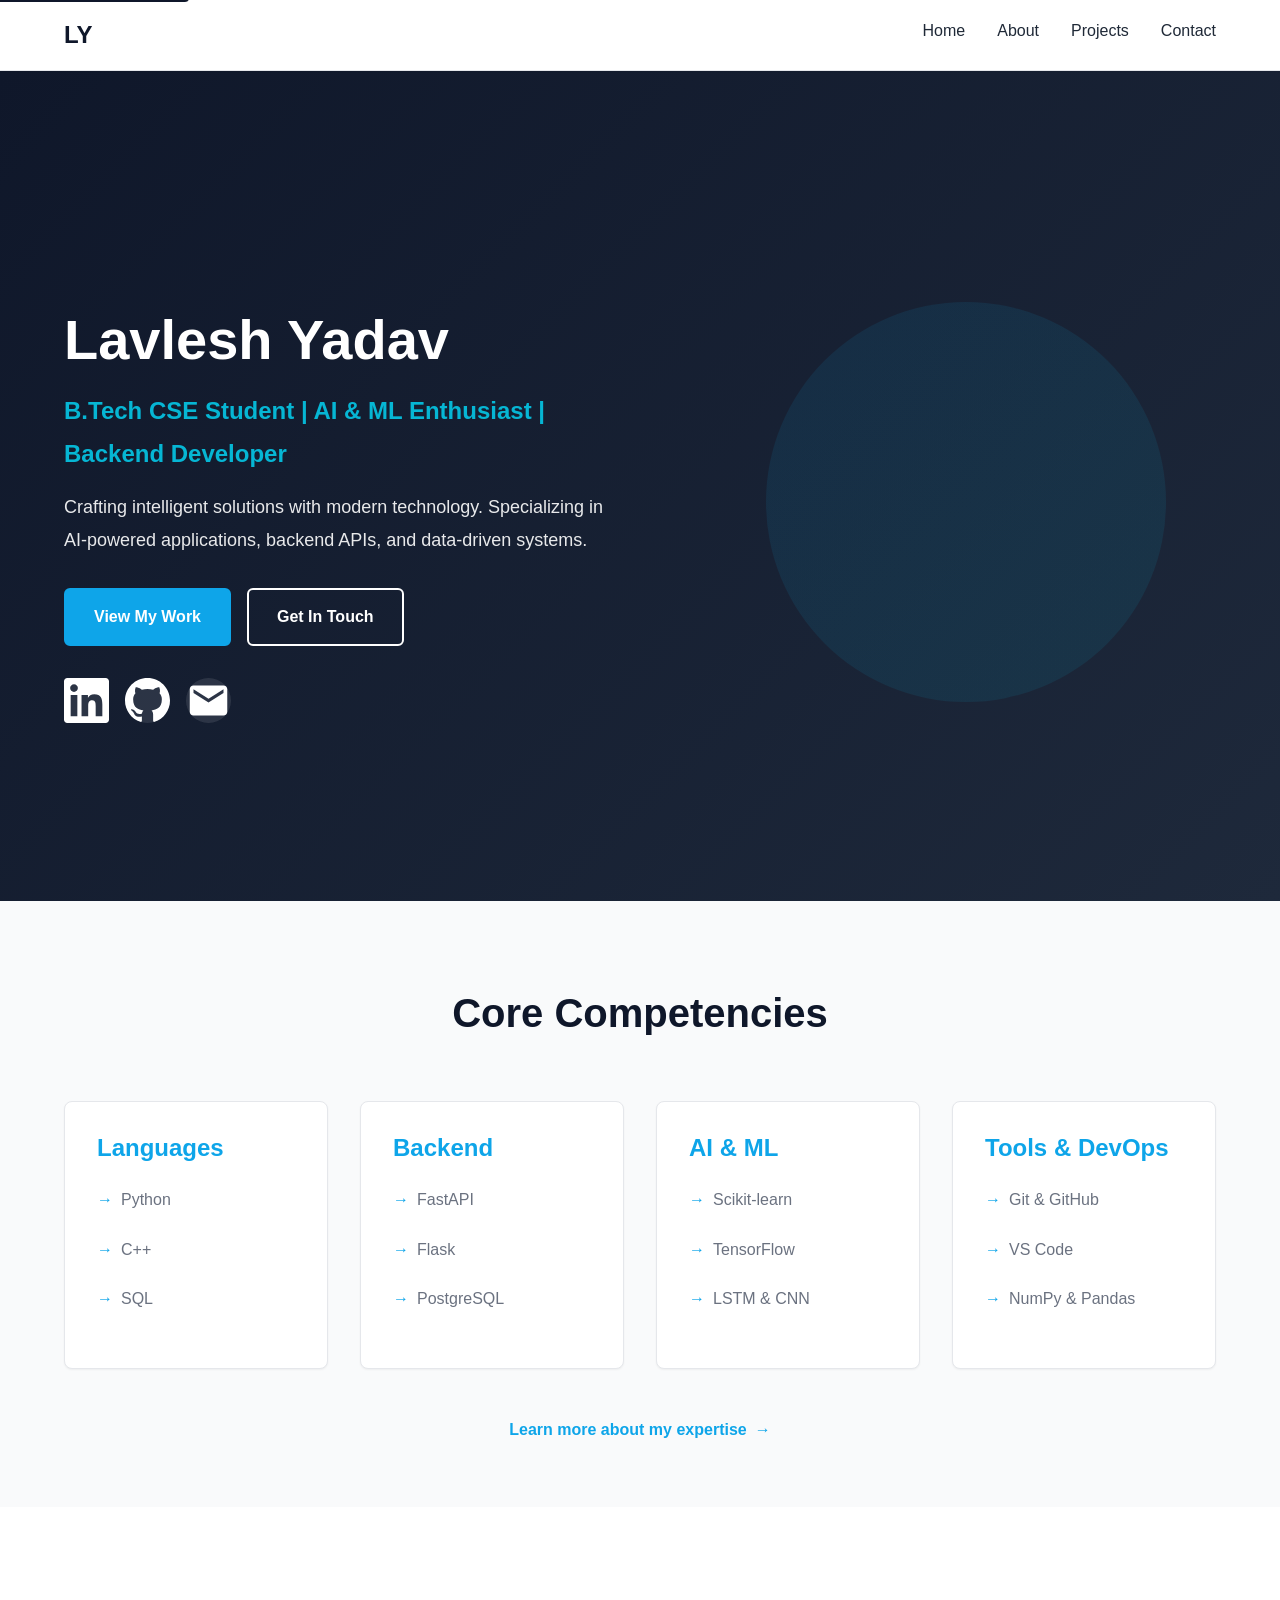
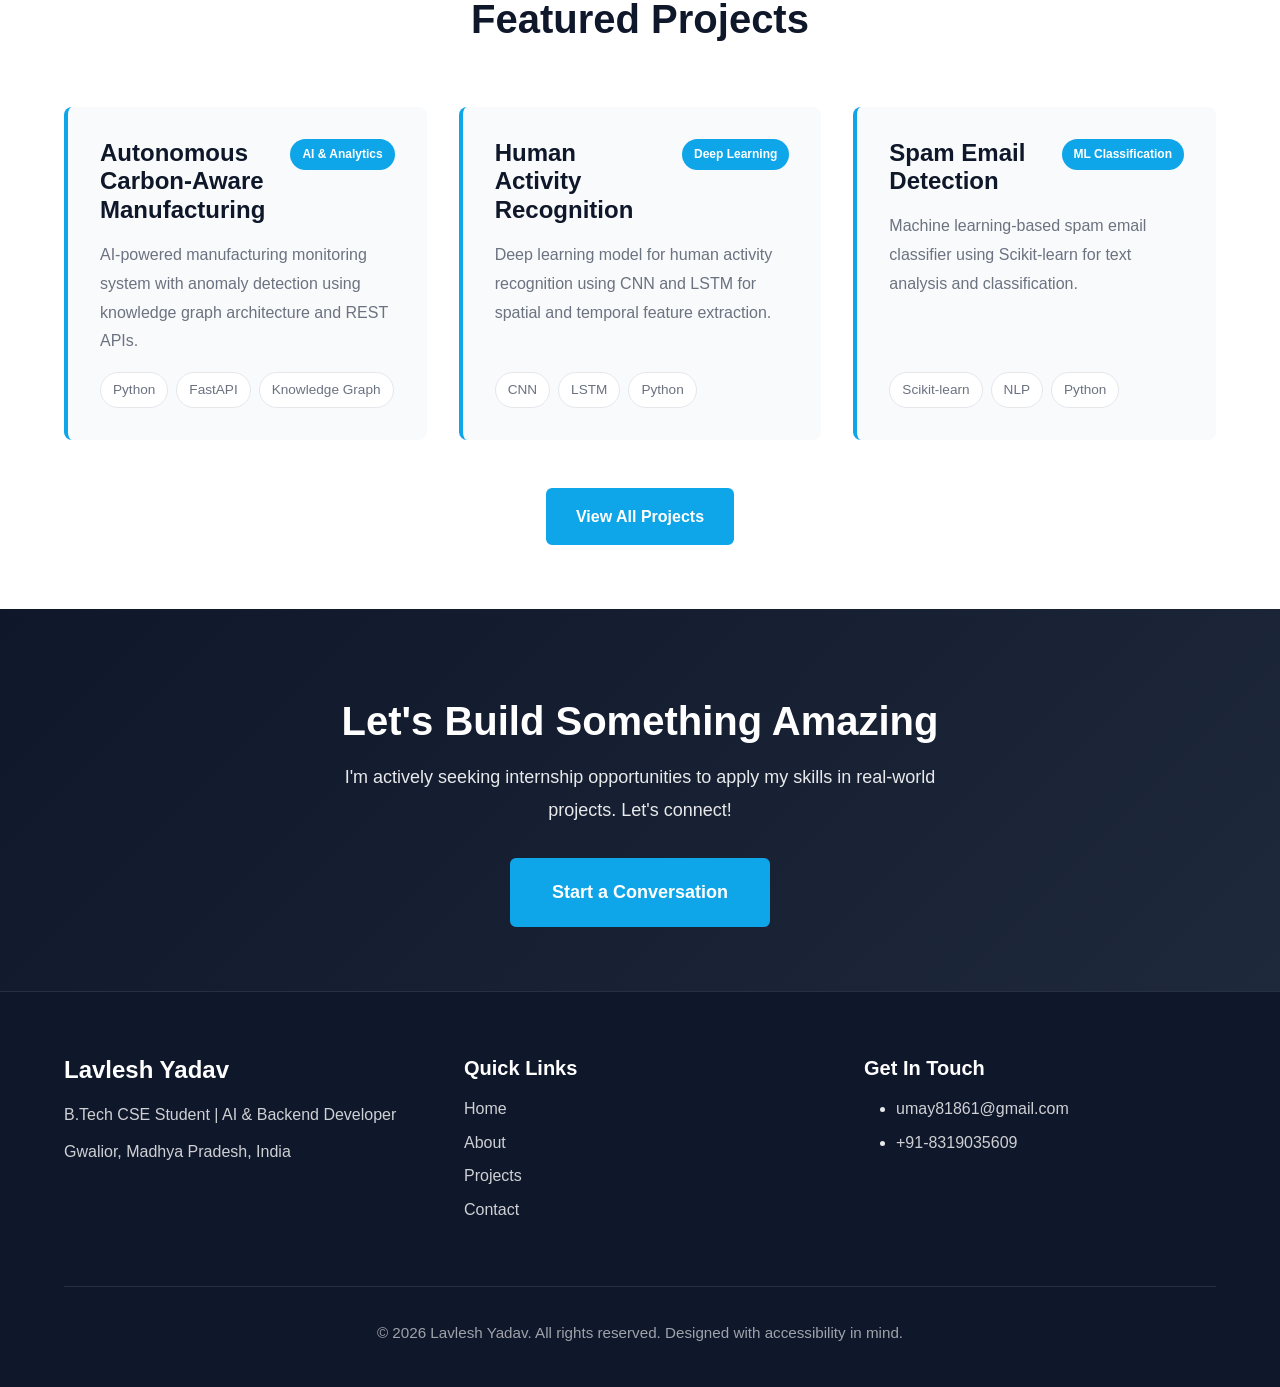
==== index.html @ 06bfaec7 "portfolio completed" ====
<!DOCTYPE html>
<html lang="en">
<head>
    <meta charset="UTF-8">
    <meta name="viewport" content="width=device-width, initial-scale=1.0">
    <meta name="description" content="Lavlesh Yadav - B.Tech CSE Student specializing in AI, ML, Backend Development, and Data Analytics. Explore my portfolio of projects and technical skills.">
    <meta name="keywords" content="Lavlesh Yadav, portfolio, AI, Machine Learning, Backend Development, FastAPI, Python">
    <meta name="author" content="Lavlesh Yadav">
    <meta name="theme-color" content="#0f172a">
    <meta property="og:title" content="Lavlesh Yadav - Portfolio">
    <meta property="og:description" content="B.Tech CSE Student | AI & ML Enthusiast | Backend Developer">
    <meta property="og:type" content="website">
    <title>Lavlesh Yadav - Portfolio | AI & Backend Developer</title>
    <link rel="stylesheet" href="style.css">
    <link rel="icon" type="image/svg+xml" href="data:image/svg+xml,%3Csvg xmlns='http://www.w3.org/2000/svg' viewBox='0 0 100 100'%3E%3Ctext y='75' font-size='75' fill='%230f172a'%3E💻%3C/text%3E%3C/svg%3E">
</head>
<body>
    <!-- Skip to main content link -->
    <a href="#main-content" class="skip-link">Skip to main content</a>

    <!-- Navigation Header -->
    <header class="header" role="banner">
        <nav class="navbar" role="navigation" aria-label="Main navigation">
            <div class="container nav-container">
                <a href="index.html" class="logo" aria-current="page">LY</a>
                <button class="menu-toggle" id="menuToggle" aria-label="Toggle navigation menu" aria-expanded="false" aria-controls="navMenu">
                    <span></span>
                    <span></span>
                    <span></span>
                </button>
                <ul id="navMenu" class="nav-menu" role="menubar">
                    <li role="none"><a href="index.html" class="nav-link active" role="menuitem" aria-current="page">Home</a></li>
                    <li role="none"><a href="about.html" class="nav-link" role="menuitem">About</a></li>
                    <li role="none"><a href="projects.html" class="nav-link" role="menuitem">Projects</a></li>
                    <li role="none"><a href="contact.html" class="nav-link" role="menuitem">Contact</a></li>
                </ul>
            </div>
        </nav>
    </header>

    <!-- Main Content -->
    <main id="main-content" role="main">
        <!-- Hero Section -->
        <section class="hero" aria-labelledby="hero-title">
            <div class="container">
                <div class="hero-content">
                    <h1 id="hero-title" class="hero-title">Lavlesh Yadav</h1>
                    <p class="hero-subtitle">B.Tech CSE Student | AI & ML Enthusiast | Backend Developer</p>
                    <p class="hero-description">Crafting intelligent solutions with modern technology. Specializing in AI-powered applications, backend APIs, and data-driven systems.</p>
                    <div class="hero-cta">
                        <a href="projects.html" class="btn btn-primary" aria-label="View my projects">View My Work</a>
                        <a href="contact.html" class="btn btn-secondary" aria-label="Contact me">Get In Touch</a>
                    </div>
                    <div class="social-links" role="list" aria-label="Social media links">
                        <a href="https://linkedin.com/in/lavlesh-yadav-3a4aa4340" target="_blank" rel="noopener noreferrer" class="social-link" role="listitem" aria-label="LinkedIn profile">
                            <span class="sr-only">LinkedIn</span>
                            <svg viewBox="0 0 24 24" fill="currentColor">
                                <path d="M20.447 20.452h-3.554v-5.569c0-1.328-.027-3.037-1.852-3.037-1.853 0-2.136 1.445-2.136 2.939v5.667H9.351V9h3.414v1.561h.046c.477-.9 1.637-1.85 3.37-1.85 3.601 0 4.267 2.37 4.267 5.455v6.286zM5.337 7.433c-1.144 0-2.063-.926-2.063-2.065 0-1.138.92-2.063 2.063-2.063 1.14 0 2.064.925 2.064 2.063 0 1.139-.925 2.065-2.064 2.065zm1.782 13.019H3.555V9h3.564v11.452zM22.225 0H1.771C.792 0 0 .774 0 1.729v20.542C0 23.227.792 24 1.771 24h20.451C23.2 24 24 23.227 24 22.271V1.729C24 .774 23.2 0 22.225 0h.001z"/>
                            </svg>
                        </a>
                        <a href="https://github.com/lavleshydv" target="_blank" rel="noopener noreferrer" class="social-link" role="listitem" aria-label="GitHub profile">
                            <span class="sr-only">GitHub</span>
                            <svg viewBox="0 0 24 24" fill="currentColor">
                                <path d="M12 0c-6.626 0-12 5.373-12 12 0 5.302 3.438 9.8 8.207 11.387.599.111.793-.261.793-.577v-2.234c-3.338.726-4.033-1.416-4.033-1.416-.546-1.387-1.333-1.756-1.333-1.756-1.089-.745.083-.729.083-.729 1.205.084 1.839 1.237 1.839 1.237 1.07 1.834 2.807 1.304 3.492.997.107-.775.418-1.305.762-1.604-2.665-.305-5.467-1.334-5.467-5.931 0-1.311.469-2.381 1.236-3.221-.124-.303-.535-1.524.117-3.176 0 0 1.008-.322 3.301 1.23.957-.266 1.983-.399 3.003-.404 1.02.005 2.047.138 3.006.404 2.291-1.552 3.297-1.23 3.297-1.23.653 1.653.242 2.874.118 3.176.77.84 1.235 1.911 1.235 3.221 0 4.609-2.807 5.624-5.479 5.921.43.372.823 1.102.823 2.222v 3.293c0 .319.192.694.801.576 4.765-1.589 8.199-6.086 8.199-11.386 0-6.627-5.373-12-12-12z"/>
                            </svg>
                        </a>
                        <a href="mailto:umay81861@gmail.com" class="social-link" role="listitem" aria-label="Email me">
                            <span class="sr-only">Email</span>
                            <svg viewBox="0 0 24 24" fill="currentColor">
                                <path d="M20 4H4c-1.1 0-1.99.9-1.99 2L2 18c0 1.1.9 2 2 2h16c1.1 0 2-.9 2-2V6c0-1.1-.9-2-2-2zm0 4l-8 5-8-5V6l8 5 8-5v2z"/>
                            </svg>
                        </a>
                    </div>
                </div>
                <div class="hero-visual">
                    <div class="hero-shape"></div>
                </div>
            </div>
        </section>

        <!-- Skills Preview Section -->
        <section class="skills-preview" aria-labelledby="skills-title">
            <div class="container">
                <h2 id="skills-title" class="section-title">Core Competencies</h2>
                <div class="skills-grid">
                    <article class="skill-card">
                        <h3>Languages</h3>
                        <ul role="list" aria-label="Programming languages">
                            <li>Python</li>
                            <li>C++</li>
                            <li>SQL</li>
                        </ul>
                    </article>
                    <article class="skill-card">
                        <h3>Backend</h3>
                        <ul role="list" aria-label="Backend technologies">
                            <li>FastAPI</li>
                            <li>Flask</li>
                            <li>PostgreSQL</li>
                        </ul>
                    </article>
                    <article class="skill-card">
                        <h3>AI & ML</h3>
                        <ul role="list" aria-label="Machine learning tools">
                            <li>Scikit-learn</li>
                            <li>TensorFlow</li>
                            <li>LSTM & CNN</li>
                        </ul>
                    </article>
                    <article class="skill-card">
                        <h3>Tools & DevOps</h3>
                        <ul role="list" aria-label="Development tools">
                            <li>Git & GitHub</li>
                            <li>VS Code</li>
                            <li>NumPy & Pandas</li>
                        </ul>
                    </article>
                </div>
                <div class="section-cta">
                    <a href="about.html" class="link-arrow">Learn more about my expertise</a>
                </div>
            </div>
        </section>

        <!-- Featured Projects Section -->
        <section class="featured-projects" aria-labelledby="featured-title">
            <div class="container">
                <h2 id="featured-title" class="section-title">Featured Projects</h2>
                <div class="projects-grid">
                    <article class="project-card">
                        <div class="project-header">
                            <h3>Autonomous Carbon-Aware Manufacturing</h3>
                            <span class="badge">AI & Analytics</span>
                        </div>
                        <p>AI-powered manufacturing monitoring system with anomaly detection using knowledge graph architecture and REST APIs.</p>
                        <div class="tech-tags" role="list" aria-label="Technologies used">
                            <span role="listitem">Python</span>
                            <span role="listitem">FastAPI</span>
                            <span role="listitem">Knowledge Graph</span>
                        </div>
                    </article>
                    <article class="project-card">
                        <div class="project-header">
                            <h3>Human Activity Recognition</h3>
                            <span class="badge">Deep Learning</span>
                        </div>
                        <p>Deep learning model for human activity recognition using CNN and LSTM for spatial and temporal feature extraction.</p>
                        <div class="tech-tags" role="list" aria-label="Technologies used">
                            <span role="listitem">CNN</span>
                            <span role="listitem">LSTM</span>
                            <span role="listitem">Python</span>
                        </div>
                    </article>
                    <article class="project-card">
                        <div class="project-header">
                            <h3>Spam Email Detection</h3>
                            <span class="badge">ML Classification</span>
                        </div>
                        <p>Machine learning-based spam email classifier using Scikit-learn for text analysis and classification.</p>
                        <div class="tech-tags" role="list" aria-label="Technologies used">
                            <span role="listitem">Scikit-learn</span>
                            <span role="listitem">NLP</span>
                            <span role="listitem">Python</span>
                        </div>
                    </article>
                </div>
                <div class="section-cta">
                    <a href="projects.html" class="btn btn-primary">View All Projects</a>
                </div>
            </div>
        </section>

        <!-- CTA Section -->
        <section class="cta-section" aria-labelledby="cta-title">
            <div class="container">
                <h2 id="cta-title" class="cta-title">Let's Build Something Amazing</h2>
                <p class="cta-description">I'm actively seeking internship opportunities to apply my skills in real-world projects. Let's connect!</p>
                <a href="contact.html" class="btn btn-primary btn-large">Start a Conversation</a>
            </div>
        </section>
    </main>

    <!-- Footer -->
    <footer class="footer" role="contentinfo">
        <div class="container">
            <div class="footer-content">
                <section aria-labelledby="footer-about-title">
                    <h3 id="footer-about-title">Lavlesh Yadav</h3>
                    <p>B.Tech CSE Student | AI & Backend Developer</p>
                    <p>Gwalior, Madhya Pradesh, India</p>
                </section>
                <nav aria-label="Footer navigation">
                    <h4>Quick Links</h4>
                    <ul role="list">
                        <li><a href="index.html">Home</a></li>
                        <li><a href="about.html">About</a></li>
                        <li><a href="projects.html">Projects</a></li>
                        <li><a href="contact.html">Contact</a></li>
                    </ul>
                </nav>
                <section aria-labelledby="footer-contact-title">
                    <h4 id="footer-contact-title">Get In Touch</h4>
                    <ul role="list">
                        <li><a href="mailto:umay81861@gmail.com" aria-label="Email: umay81861@gmail.com">umay81861@gmail.com</a></li>
                        <li><a href="tel:+918319035609" aria-label="Phone: +91-8319035609">+91-8319035609</a></li>
                    </ul>
                </section>
            </div>
            <div class="footer-bottom">
                <p>&copy; <span id="current-year"></span> Lavlesh Yadav. All rights reserved. Designed with accessibility in mind.</p>
            </div>
        </div>
    </footer>

    <script src="script.js"></script>
</body>
</html>
---- style.css ----
/* ===== CSS Variables & Root ===== */
:root {
    --primary-color: #0f172a;
    --secondary-color: #0ea5e9;
    --accent-color: #06b6d4;
    --success-color: #10b981;
    --error-color: #ef4444;
    --warning-color: #f59e0b;
    
    --text-primary: #1f2937;
    --text-secondary: #6b7280;
    --text-light: #9ca3af;
    --bg-primary: #ffffff;
    --bg-secondary: #f9fafb;
    --bg-tertiary: #f3f4f6;
    --border-color: #e5e7eb;
    
    --shadow-sm: 0 1px 2px 0 rgba(0, 0, 0, 0.05);
    --shadow-md: 0 4px 6px -1px rgba(0, 0, 0, 0.1);
    --shadow-lg: 0 10px 15px -3px rgba(0, 0, 0, 0.1);
    --shadow-xl: 0 20px 25px -5px rgba(0, 0, 0, 0.1);
    
    --transition-fast: 150ms ease-in-out;
    --transition-normal: 300ms ease-in-out;
    --transition-slow: 500ms ease-in-out;
    
    --spacing-xs: 0.25rem;
    --spacing-sm: 0.5rem;
    --spacing-md: 1rem;
    --spacing-lg: 1.5rem;
    --spacing-xl: 2rem;
    --spacing-2xl: 3rem;
    --spacing-3xl: 4rem;
}

/* ===== Global Styles ===== */
* {
    margin: 0;
    padding: 0;
    box-sizing: border-box;
}

html {
    scroll-behavior: smooth;
    font-size: 16px;
}

body {
    font-family: -apple-system, BlinkMacSystemFont, 'Segoe UI', Roboto, Oxygen, Ubuntu, Cantarell, sans-serif;
    line-height: 1.6;
    color: var(--text-primary);
    background-color: var(--bg-primary);
    overflow-x: hidden;
}

/* ===== Accessibility ===== */
.sr-only {
    position: absolute;
    width: 1px;
    height: 1px;
    padding: 0;
    margin: -1px;
    overflow: hidden;
    clip: rect(0, 0, 0, 0);
    white-space: nowrap;
    border-width: 0;
}

.skip-link {
    position: absolute;
    top: -40px;
    left: 0;
    background: var(--primary-color);
    color: white;
    padding: 8px 16px;
    text-decoration: none;
    z-index: 100;
    border-radius: 0 0 4px 0;
    font-weight: 600;
}

.skip-link:focus {
    top: 0;
}

/* ===== Semantic Elements ===== */
h1, h2, h3, h4, h5, h6 {
    font-weight: 700;
    line-height: 1.2;
    margin-top: 1.5rem;
    margin-bottom: 0.75rem;
}

h1 {
    font-size: 2.5rem;
    color: var(--primary-color);
}

h2 {
    font-size: 2rem;
    color: var(--primary-color);
}

h3 {
    font-size: 1.5rem;
    color: var(--primary-color);
}

h4 {
    font-size: 1.25rem;
    color: var(--primary-color);
}

h5 {
    font-size: 1.125rem;
}

h6 {
    font-size: 1rem;
}

p {
    margin-bottom: var(--spacing-md);
    line-height: 1.8;
}

a {
    color: var(--secondary-color);
    text-decoration: none;
    transition: color var(--transition-fast);
}

a:hover {
    color: var(--accent-color);
    text-decoration: underline;
}

a:focus-visible {
    outline: 2px solid var(--secondary-color);
    outline-offset: 2px;
    border-radius: 2px;
}

ul, ol {
    margin-bottom: var(--spacing-md);
    padding-left: var(--spacing-xl);
}

li {
    margin-bottom: 0.5rem;
}

code {
    background-color: var(--bg-tertiary);
    padding: 0.125rem 0.5rem;
    border-radius: 4px;
    font-family: 'Courier New', monospace;
    font-size: 0.875rem;
}

pre {
    background-color: var(--primary-color);
    color: #f3f4f6;
    padding: var(--spacing-lg);
    border-radius: 8px;
    overflow-x: auto;
    margin-bottom: var(--spacing-lg);
}

blockquote {
    border-left: 4px solid var(--secondary-color);
    padding-left: var(--spacing-lg);
    margin-left: 0;
    margin-bottom: var(--spacing-lg);
    font-style: italic;
    color: var(--text-secondary);
}

/* ===== Layout & Container ===== */
.container {
    max-width: 1200px;
    margin: 0 auto;
    padding: 0 var(--spacing-lg);
}

/* ===== Navigation Header ===== */
.header {
    background-color: var(--bg-primary);
    border-bottom: 1px solid var(--border-color);
    position: sticky;
    top: 0;
    z-index: 50;
    box-shadow: var(--shadow-sm);
}

.navbar {
    padding: var(--spacing-md) 0;
}

.nav-container {
    display: flex;
    justify-content: space-between;
    align-items: center;
}

.logo {
    font-size: 1.5rem;
    font-weight: 800;
    color: var(--primary-color);
    display: inline-block;
    transition: color var(--transition-fast);
}

.logo:hover {
    color: var(--secondary-color);
}

.nav-menu {
    display: flex;
    list-style: none;
    gap: var(--spacing-xl);
    margin: 0;
    padding: 0;
}

.nav-link {
    color: var(--text-primary);
    font-weight: 500;
    transition: color var(--transition-fast);
    position: relative;
}

.nav-link::after {
    content: '';
    position: absolute;
    bottom: -5px;
    left: 0;
    width: 0;
    height: 2px;
    background-color: var(--secondary-color);
    transition: width var(--transition-fast);
}

.nav-link:hover::after,
.nav-link.active::after {
    width: 100%;
}

.nav-link.active {
    color: var(--secondary-color);
}

.menu-toggle {
    display: none;
    flex-direction: column;
    background: none;
    border: none;
    cursor: pointer;
    gap: 4px;
}

.menu-toggle span {
    width: 25px;
    height: 3px;
    background-color: var(--primary-color);
    border-radius: 2px;
    transition: all var(--transition-fast);
}

/* ===== Hero Section ===== */
.hero {
    background: linear-gradient(135deg, var(--primary-color) 0%, #1e293b 100%);
    color: white;
    padding: 6rem var(--spacing-lg) 4rem;
    min-height: calc(100vh - 70px);
    display: flex;
    align-items: center;
}

.hero .container {
    display: grid;
    grid-template-columns: 1fr 1fr;
    gap: 4rem;
    align-items: center;
}

.hero-content {
    z-index: 1;
}

.hero-title {
    color: white;
    font-size: 3.5rem;
    margin-bottom: var(--spacing-md);
    animation: fadeInUp 0.8s ease-out;
}

.hero-subtitle {
    color: var(--accent-color);
    font-size: 1.5rem;
    font-weight: 600;
    margin-bottom: var(--spacing-md);
    animation: fadeInUp 0.8s ease-out 0.1s both;
}

.hero-description {
    font-size: 1.125rem;
    color: rgba(255, 255, 255, 0.9);
    margin-bottom: var(--spacing-xl);
    line-height: 1.8;
    animation: fadeInUp 0.8s ease-out 0.2s both;
}

.hero-cta {
    display: flex;
    gap: var(--spacing-md);
    margin-bottom: var(--spacing-xl);
    animation: fadeInUp 0.8s ease-out 0.3s both;
    flex-wrap: wrap;
}

.social-links {
    display: flex;
    gap: var(--spacing-md);
    animation: fadeInUp 0.8s ease-out 0.4s both;
}

.social-link {
    width: 45px;
    height: 45px;
    display: flex;
    align-items: center;
    justify-content: center;
    background-color: rgba(255, 255, 255, 0.1);
    border-radius: 50%;
    color: white;
    transition: all var(--transition-fast);
}

.social-link:hover {
    background-color: var(--secondary-color);
    transform: translateY(-3px);
}

.hero-shape {
    position: absolute;
    width: 400px;
    height: 400px;
    background: linear-gradient(135deg, var(--secondary-color), var(--accent-color));
    border-radius: 50%;
    right: 50px;
    top: 50%;
    transform: translateY(-50%);
    opacity: 0.1;
    animation: float 6s ease-in-out infinite;
}

@keyframes fadeInUp {
    from {
        opacity: 0;
        transform: translateY(30px);
    }
    to {
        opacity: 1;
        transform: translateY(0);
    }
}

@keyframes float {
    0%, 100% {
        transform: translateY(-50%);
    }
    50% {
        transform: translateY(-60px);
    }
}

.hero-visual {
    position: relative;
    height: 400px;
}

/* ===== Buttons ===== */
.btn {
    display: inline-flex;
    align-items: center;
    justify-content: center;
    padding: 0.875rem 1.75rem;
    font-size: 1rem;
    font-weight: 600;
    border-radius: 6px;
    border: 2px solid transparent;
    cursor: pointer;
    transition: all var(--transition-fast);
    text-decoration: none;
    white-space: nowrap;
}

.btn:focus-visible {
    outline: 2px solid var(--secondary-color);
    outline-offset: 2px;
}

.btn-primary {
    background-color: var(--secondary-color);
    color: white;
    border-color: var(--secondary-color);
}

.btn-primary:hover {
    background-color: var(--accent-color);
    border-color: var(--accent-color);
    transform: translateY(-2px);
    box-shadow: var(--shadow-lg);
}

.btn-secondary {
    background-color: transparent;
    color: white;
    border-color: white;
}

.btn-secondary:hover {
    background-color: white;
    color: var(--primary-color);
}

.btn-large {
    padding: 1.125rem 2.5rem;
    font-size: 1.125rem;
}

/* ===== Skills Preview Section ===== */
.skills-preview {
    padding: var(--spacing-3xl) var(--spacing-lg);
    background-color: var(--bg-secondary);
}

.section-title {
    text-align: center;
    margin-bottom: var(--spacing-3xl);
    font-size: 2.5rem;
}

.section-description {
    text-align: center;
    font-size: 1.125rem;
    color: var(--text-secondary);
    margin-bottom: var(--spacing-2xl);
    max-width: 600px;
    margin-left: auto;
    margin-right: auto;
}

.skills-grid {
    display: grid;
    grid-template-columns: repeat(auto-fit, minmax(250px, 1fr));
    gap: var(--spacing-xl);
    margin-bottom: var(--spacing-2xl);
}

.skill-card {
    background-color: var(--bg-primary);
    padding: var(--spacing-xl);
    border-radius: 8px;
    border: 1px solid var(--border-color);
    transition: all var(--transition-normal);
    box-shadow: var(--shadow-sm);
}

.skill-card:hover {
    transform: translateY(-4px);
    box-shadow: var(--shadow-lg);
    border-color: var(--secondary-color);
}

.skill-card h3 {
    margin-top: 0;
    color: var(--secondary-color);
    margin-bottom: var(--spacing-md);
}

.skill-card ul {
    list-style: none;
    padding: 0;
}

.skill-card li {
    padding: 0.5rem 0;
    color: var(--text-secondary);
    position: relative;
    padding-left: 1.5rem;
}

.skill-card li::before {
    content: '→';
    position: absolute;
    left: 0;
    color: var(--secondary-color);
    font-weight: bold;
}

.section-cta {
    text-align: center;
}

.link-arrow {
    color: var(--secondary-color);
    font-weight: 600;
    display: inline-flex;
    align-items: center;
    gap: 0.5rem;
}

.link-arrow::after {
    content: '→';
    transition: transform var(--transition-fast);
}

.link-arrow:hover::after {
    transform: translateX(4px);
}

/* ===== Featured Projects Section ===== */
.featured-projects {
    padding: var(--spacing-3xl) var(--spacing-lg);
    background-color: var(--bg-primary);
}

.projects-grid {
    display: grid;
    grid-template-columns: repeat(auto-fit, minmax(300px, 1fr));
    gap: var(--spacing-xl);
    margin-bottom: var(--spacing-2xl);
}

.project-card {
    background-color: var(--bg-secondary);
    padding: var(--spacing-xl);
    border-radius: 8px;
    border-left: 4px solid var(--secondary-color);
    transition: all var(--transition-normal);
    display: flex;
    flex-direction: column;
}

.project-card:hover {
    transform: translateX(4px);
    box-shadow: var(--shadow-lg);
}

.project-header {
    display: flex;
    justify-content: space-between;
    align-items: flex-start;
    gap: var(--spacing-md);
    margin-bottom: var(--spacing-md);
}

.project-header h3 {
    margin: 0;
    flex: 1;
}

.badge {
    display: inline-block;
    padding: 0.375rem 0.75rem;
    background-color: var(--secondary-color);
    color: white;
    border-radius: 20px;
    font-size: 0.75rem;
    font-weight: 600;
    white-space: nowrap;
}

.project-card p {
    flex: 1;
    color: var(--text-secondary);
    margin-bottom: var(--spacing-md);
}

.tech-tags {
    display: flex;
    flex-wrap: wrap;
    gap: 0.5rem;
}

.tech-tags span {
    display: inline-block;
    padding: 0.375rem 0.75rem;
    background-color: var(--bg-primary);
    border: 1px solid var(--border-color);
    border-radius: 20px;
    font-size: 0.85rem;
    color: var(--text-secondary);
}

/* ===== Page Header ===== */
.page-header {
    background: linear-gradient(135deg, var(--primary-color) 0%, #1e293b 100%);
    color: white;
    padding: 4rem var(--spacing-lg) 3rem;
    text-align: center;
    border-bottom: 1px solid var(--border-color);
}

.page-header h1 {
    color: white;
    margin-bottom: var(--spacing-md);
}

.page-subtitle {
    color: var(--accent-color);
    font-size: 1.25rem;
    margin: 0;
}

/* ===== About Section ===== */
.about-section {
    padding: var(--spacing-3xl) var(--spacing-lg);
}

.about-grid {
    display: grid;
    grid-template-columns: 1fr 300px;
    gap: 3rem;
}

.about-text p {
    font-size: 1.05rem;
    line-height: 1.9;
    color: var(--text-secondary);
}

.about-stats {
    display: flex;
    flex-direction: column;
    gap: var(--spacing-lg);
}

.stat-card {
    background: linear-gradient(135deg, var(--secondary-color), var(--accent-color));
    color: white;
    padding: var(--spacing-xl);
    border-radius: 8px;
    text-align: center;
    box-shadow: var(--shadow-md);
}

.stat-number {
    font-size: 2.5rem;
    font-weight: 800;
    margin-bottom: 0.5rem;
}

.stat-label {
    font-size: 0.95rem;
    opacity: 0.95;
}

/* ===== Education Section ===== */
.education-section {
    padding: var(--spacing-3xl) var(--spacing-lg);
    background-color: var(--bg-secondary);
}

.education-card {
    background-color: var(--bg-primary);
    padding: var(--spacing-2xl);
    border-radius: 8px;
    border-left: 4px solid var(--secondary-color);
    box-shadow: var(--shadow-md);
}

.education-header {
    display: flex;
    justify-content: space-between;
    align-items: flex-start;
    gap: var(--spacing-lg);
    margin-bottom: var(--spacing-md);
}

.education-header h3 {
    margin: 0;
    flex: 1;
}

.education-year {
    background-color: var(--secondary-color);
    color: white;
    padding: 0.375rem 0.75rem;
    border-radius: 20px;
    font-size: 0.875rem;
    font-weight: 600;
    white-space: nowrap;
}

.education-major {
    color: var(--secondary-color);
    font-weight: 600;
    margin-bottom: 0.5rem;
}

.education-institution {
    color: var(--text-secondary);
    margin-bottom: var(--spacing-md);
}

.education-description {
    color: var(--text-secondary);
    line-height: 1.8;
}

/* ===== Skills Section ===== */
.skills-section {
    padding: var(--spacing-3xl) var(--spacing-lg);
    background-color: var(--bg-primary);
}

.skills-container {
    display: grid;
    grid-template-columns: repeat(auto-fit, minmax(280px, 1fr));
    gap: var(--spacing-2xl);
}

.skill-category h3 {
    margin-top: 0;
    color: var(--secondary-color);
    margin-bottom: var(--spacing-lg);
}

.skill-list {
    list-style: none;
    padding: 0;
}

.skill-list li {
    margin-bottom: var(--spacing-lg);
}

.skill-name {
    display: flex;
    justify-content: space-between;
    font-weight: 600;
    margin-bottom: 0.5rem;
    color: var(--text-primary);
}

.skill-bar {
    height: 6px;
    background-color: var(--bg-tertiary);
    border-radius: 3px;
    overflow: hidden;
}

.skill-bar::after {
    content: '';
    display: block;
    height: 100%;
    width: var(--progress, 0%);
    background: linear-gradient(90deg, var(--secondary-color), var(--accent-color));
    border-radius: 3px;
    transition: width var(--transition-slow);
}

/* ===== Certifications Section ===== */
.certifications-section {
    padding: var(--spacing-3xl) var(--spacing-lg);
    background-color: var(--bg-secondary);
}

.certifications-list {
    list-style: none;
    padding: 0;
}

.certification-item {
    background-color: var(--bg-primary);
    padding: var(--spacing-lg);
    border-radius: 8px;
    margin-bottom: var(--spacing-lg);
    display: flex;
    gap: var(--spacing-lg);
    align-items: flex-start;
    border: 1px solid var(--border-color);
    transition: all var(--transition-normal);
}

.certification-item:hover {
    border-color: var(--secondary-color);
    box-shadow: var(--shadow-md);
}

.cert-icon {
    font-size: 1.75rem;
}

.cert-issuer {
    color: var(--text-secondary);
    font-size: 0.95rem;
    margin: 0;
}

/* ===== Projects Detailed Section ===== */
.projects-section {
    padding: var(--spacing-3xl) var(--spacing-lg);
    background-color: var(--bg-secondary);
}

.projects-detailed-grid {
    display: grid;
    gap: var(--spacing-2xl);
}

.project-detailed {
    background-color: var(--bg-primary);
    padding: var(--spacing-2xl);
    border-radius: 8px;
    border-left: 4px solid var(--secondary-color);
    box-shadow: var(--shadow-md);
    display: grid;
    grid-template-columns: 1fr 200px;
    gap: 2rem;
}

.project-detailed:hover {
    box-shadow: var(--shadow-lg);
    border-left-color: var(--accent-color);
}

.project-badge {
    display: inline-block;
    padding: 0.375rem 0.75rem;
    background-color: var(--accent-color);
    color: white;
    border-radius: 20px;
    font-size: 0.75rem;
    font-weight: 600;
    margin-bottom: var(--spacing-md);
    width: fit-content;
}

.project-detailed h3 {
    margin-top: 0;
    margin-bottom: 0.5rem;
}

.project-subtitle {
    color: var(--secondary-color);
    font-weight: 600;
    margin-bottom: var(--spacing-md);
}

.project-description {
    color: var(--text-secondary);
    line-height: 1.8;
    margin-bottom: var(--spacing-lg);
}

.subsection-title {
    color: var(--primary-color);
    margin-top: var(--spacing-lg);
    margin-bottom: 0.75rem;
    font-size: 1.1rem;
}

.feature-list {
    list-style: none;
    padding: 0;
}

.feature-list li {
    padding: 0.5rem 0;
    color: var(--text-secondary);
    position: relative;
    padding-left: 1.5rem;
}

.feature-list li::before {
    content: '✓';
    position: absolute;
    left: 0;
    color: var(--success-color);
    font-weight: bold;
}

.project-meta {
    display: flex;
    flex-direction: column;
    gap: var(--spacing-lg);
}

.meta-item {
    display: flex;
    flex-direction: column;
    gap: 0.25rem;
}

.meta-label {
    font-size: 0.875rem;
    color: var(--text-light);
    font-weight: 600;
    text-transform: uppercase;
}

.meta-value {
    font-size: 1rem;
    color: var(--text-primary);
    font-weight: 500;
}

/* ===== Skills Applied Section ===== */
.skills-applied-section {
    padding: var(--spacing-3xl) var(--spacing-lg);
    background-color: var(--bg-primary);
}

.skills-applied-grid {
    display: grid;
    grid-template-columns: repeat(auto-fit, minmax(250px, 1fr));
    gap: var(--spacing-xl);
}

.skill-domain {
    background: linear-gradient(135deg, rgba(14, 165, 233, 0.05), rgba(6, 182, 212, 0.05));
    padding: var(--spacing-xl);
    border-radius: 8px;
    border: 1px solid var(--border-color);
    transition: all var(--transition-normal);
}

.skill-domain:hover {
    border-color: var(--secondary-color);
    background: linear-gradient(135deg, rgba(14, 165, 233, 0.1), rgba(6, 182, 212, 0.1));
}

.skill-domain h3 {
    color: var(--secondary-color);
    margin-top: 0;
}

.skill-domain p {
    color: var(--text-secondary);
    margin-bottom: 0;
}

/* ===== Contact Section ===== */
.contact-section {
    padding: var(--spacing-3xl) var(--spacing-lg);
    background-color: var(--bg-primary);
}

.contact-grid {
    display: grid;
    grid-template-columns: 1fr 1fr;
    gap: 3rem;
}

.contact-info h2 {
    margin-top: 0;
    color: var(--primary-color);
    margin-bottom: var(--spacing-lg);
}

.contact-info > p {
    color: var(--text-secondary);
    font-size: 1.05rem;
    line-height: 1.8;
    margin-bottom: var(--spacing-xl);
}

.contact-card {
    background-color: var(--bg-secondary);
    padding: var(--spacing-lg);
    border-radius: 8px;
    margin-bottom: var(--spacing-lg);
    border: 1px solid var(--border-color);
    transition: all var(--transition-normal);
}

.contact-card:hover {
    border-color: var(--secondary-color);
    box-shadow: var(--shadow-md);
}

.contact-card h3 {
    margin-top: 0;
    margin-bottom: 0.75rem;
    color: var(--secondary-color);
}

.contact-link {
    display: flex;
    align-items: center;
    gap: 0.75rem;
    font-weight: 600;
    color: var(--primary-color);
    transition: color var(--transition-fast);
}

.contact-link:hover {
    color: var(--secondary-color);
}

.contact-icon {
    font-size: 1.5rem;
}

.contact-note {
    font-size: 0.9rem;
    color: var(--text-light);
    margin: 0.5rem 0 0 0;
}

.contact-info-text {
    display: flex;
    align-items: center;
    gap: 0.75rem;
    color: var(--text-primary);
}

.contact-social {
    gap: 0.75rem;
}

.contact-social .social-link {
    width: 40px;
    height: 40px;
    background-color: var(--secondary-color);
    color: white;
}

.contact-social .social-link:hover {
    background-color: var(--accent-color);
}

/* ===== Contact Form ===== */
.contact-form-section {
    background-color: var(--bg-secondary);
    padding: var(--spacing-2xl);
    border-radius: 8px;
    border: 1px solid var(--border-color);
}

.contact-form-section h2 {
    margin-top: 0;
}

.form-group {
    margin-bottom: var(--spacing-lg);
    display: flex;
    flex-direction: column;
}

.form-label {
    font-weight: 600;
    margin-bottom: 0.5rem;
    color: var(--text-primary);
}

.form-label span {
    color: var(--error-color);
}

.form-input,
.form-textarea {
    padding: 0.875rem;
    border: 1px solid var(--border-color);
    border-radius: 6px;
    font-size: 1rem;
    font-family: inherit;
    transition: all var(--transition-fast);
}

.form-input:focus,
.form-textarea:focus {
    outline: none;
    border-color: var(--secondary-color);
    box-shadow: 0 0 0 3px rgba(14, 165, 233, 0.1);
}

.form-input::placeholder,
.form-textarea::placeholder {
    color: var(--text-light);
}

.form-textarea {
    resize: vertical;
    font-family: inherit;
}

.form-checkbox {
    flex-direction: row;
    align-items: flex-start;
}

.form-checkbox input {
    width: 20px;
    height: 20px;
    margin-top: 3px;
    margin-right: var(--spacing-md);
    cursor: pointer;
    accent-color: var(--secondary-color);
}

.checkbox-label {
    flex: 1;
    cursor: pointer;
}

.form-help {
    font-size: 0.875rem;
    color: var(--error-color);
    margin-top: 0.25rem;
    display: none;
}

.form-help.show {
    display: block;
}

.form-status {
    padding: var(--spacing-md);
    border-radius: 6px;
    margin-bottom: var(--spacing-lg);
    display: none;
    text-align: center;
}

.form-status.show {
    display: block;
}

.form-status.success {
    background-color: rgba(16, 185, 129, 0.1);
    color: var(--success-color);
    border: 1px solid var(--success-color);
}

.form-status.error {
    background-color: rgba(239, 68, 68, 0.1);
    color: var(--error-color);
    border: 1px solid var(--error-color);
}

.form-note {
    font-size: 0.9rem;
    color: var(--text-light);
    text-align: center;
    margin-top: var(--spacing-lg);
}

/* ===== FAQ Section ===== */
.faq-section {
    padding: var(--spacing-3xl) var(--spacing-lg);
    background-color: var(--bg-secondary);
}

.faq-grid {
    display: grid;
    gap: var(--spacing-lg);
}

.faq-item {
    background-color: var(--bg-primary);
    padding: var(--spacing-lg);
    border-radius: 6px;
    border: 1px solid var(--border-color);
    cursor: pointer;
    transition: all var(--transition-normal);
}

.faq-item:hover {
    border-color: var(--secondary-color);
}

.faq-item summary {
    list-style: none;
    font-weight: 600;
    color: var(--primary-color);
    display: flex;
    justify-content: space-between;
    align-items: center;
    user-select: none;
}

.faq-item summary::after {
    content: '+';
    font-size: 1.5rem;
    color: var(--secondary-color);
    transition: transform var(--transition-fast);
}

.faq-item[open] summary::after {
    transform: rotate(45deg);
}

.faq-content {
    margin-top: var(--spacing-md);
    padding-top: var(--spacing-md);
    border-top: 1px solid var(--border-color);
    color: var(--text-secondary);
}

.faq-content p {
    margin-bottom: 0;
}

/* ===== CTA Section ===== */
.cta-section {
    background: linear-gradient(135deg, var(--primary-color) 0%, #1e293b 100%);
    color: white;
    padding: 4rem var(--spacing-lg);
    text-align: center;
}

.cta-title {
    color: white;
    font-size: 2.5rem;
    margin-bottom: var(--spacing-md);
}

.cta-description {
    color: rgba(255, 255, 255, 0.9);
    font-size: 1.125rem;
    margin-bottom: var(--spacing-xl);
    max-width: 600px;
    margin-left: auto;
    margin-right: auto;
}

/* ===== Footer ===== */
.footer {
    background-color: var(--primary-color);
    color: rgba(255, 255, 255, 0.9);
    padding: var(--spacing-3xl) var(--spacing-lg) var(--spacing-lg);
    border-top: 1px solid rgba(255, 255, 255, 0.1);
}

.footer-content {
    display: grid;
    grid-template-columns: repeat(auto-fit, minmax(250px, 1fr));
    gap: var(--spacing-2xl);
    margin-bottom: var(--spacing-2xl);
}

.footer section h3,
.footer section h4,
.footer nav h4 {
    color: white;
    margin-top: 0;
    margin-bottom: var(--spacing-md);
}

.footer section p {
    margin-bottom: 0.5rem;
    color: rgba(255, 255, 255, 0.8);
}

.footer nav ul {
    list-style: none;
    padding: 0;
}

.footer nav ul li {
    margin-bottom: 0.5rem;
}

.footer a {
    color: rgba(255, 255, 255, 0.8);
    transition: color var(--transition-fast);
}

.footer a:hover {
    color: white;
    text-decoration: none;
}

.footer-bottom {
    text-align: center;
    padding-top: var(--spacing-xl);
    border-top: 1px solid rgba(255, 255, 255, 0.1);
    color: rgba(255, 255, 255, 0.6);
    font-size: 0.95rem;
}

/* ===== Responsive Design ===== */
@media (max-width: 768px) {
    h1 {
        font-size: 2rem;
    }

    h2 {
        font-size: 1.5rem;
    }

    h3 {
        font-size: 1.25rem;
    }

    .menu-toggle {
        display: flex;
    }

    .nav-menu {
        position: absolute;
        top: 70px;
        left: 0;
        right: 0;
        flex-direction: column;
        gap: 0;
        background-color: var(--bg-primary);
        border-bottom: 1px solid var(--border-color);
        padding: var(--spacing-lg);
        max-height: 0;
        overflow: hidden;
        transition: max-height var(--transition-normal);
    }

    .nav-menu.active {
        max-height: 400px;
    }

    .nav-link {
        padding: var(--spacing-md) 0;
    }

    .nav-link::after {
        display: none;
    }

    .nav-link.active {
        color: var(--secondary-color);
    }

    .hero .container {
        grid-template-columns: 1fr;
        gap: 2rem;
    }

    .hero-title {
        font-size: 2.5rem;
    }

    .hero-subtitle {
        font-size: 1.25rem;
    }

    .hero-visual {
        display: none;
    }

    .hero-shape {
        display: none;
    }

    .hero-cta {
        flex-direction: column;
    }

    .btn-large {
        width: 100%;
    }

    .about-grid {
        grid-template-columns: 1fr;
    }

    .about-stats {
        grid-template-columns: repeat(3, 1fr);
        gap: var(--spacing-lg);
    }

    .project-detailed {
        grid-template-columns: 1fr;
        gap: 1rem;
    }

    .contact-grid {
        grid-template-columns: 1fr;
        gap: 2rem;
    }

    .skills-grid,
    .projects-grid {
        grid-template-columns: 1fr;
    }

    .skills-container {
        grid-template-columns: 1fr;
    }
}

@media (max-width: 480px) {
    :root {
        font-size: 14px;
    }

    .container {
        padding: 0 var(--spacing-md);
    }

    h1 {
        font-size: 1.75rem;
    }

    h2 {
        font-size: 1.25rem;
    }

    h3 {
        font-size: 1.1rem;
    }

    .hero {
        padding: 4rem var(--spacing-md) 2rem;
        min-height: auto;
    }

    .hero-title {
        font-size: 2rem;
    }

    .hero-cta {
        flex-direction: column;
    }

    .btn {
        width: 100%;
    }

    .section-title {
        margin-bottom: var(--spacing-2xl);
    }

    .skills-grid {
        grid-template-columns: 1fr;
    }

    .stat-card {
        padding: var(--spacing-lg);
    }

    .education-header {
        flex-direction: column;
        gap: var(--spacing-md);
    }

    .about-stats {
        grid-template-columns: 1fr;
    }

    .nav-menu {
        top: 65px;
    }
}

/* ===== Print Styles ===== */
@media print {
    .header,
    .footer,
    .cta-section,
    .skip-link {
        display: none;
    }

    body {
        font-size: 12pt;
        line-height: 1.5;
    }

    a {
        color: inherit;
    }

    .btn {
        display: none;
    }
}
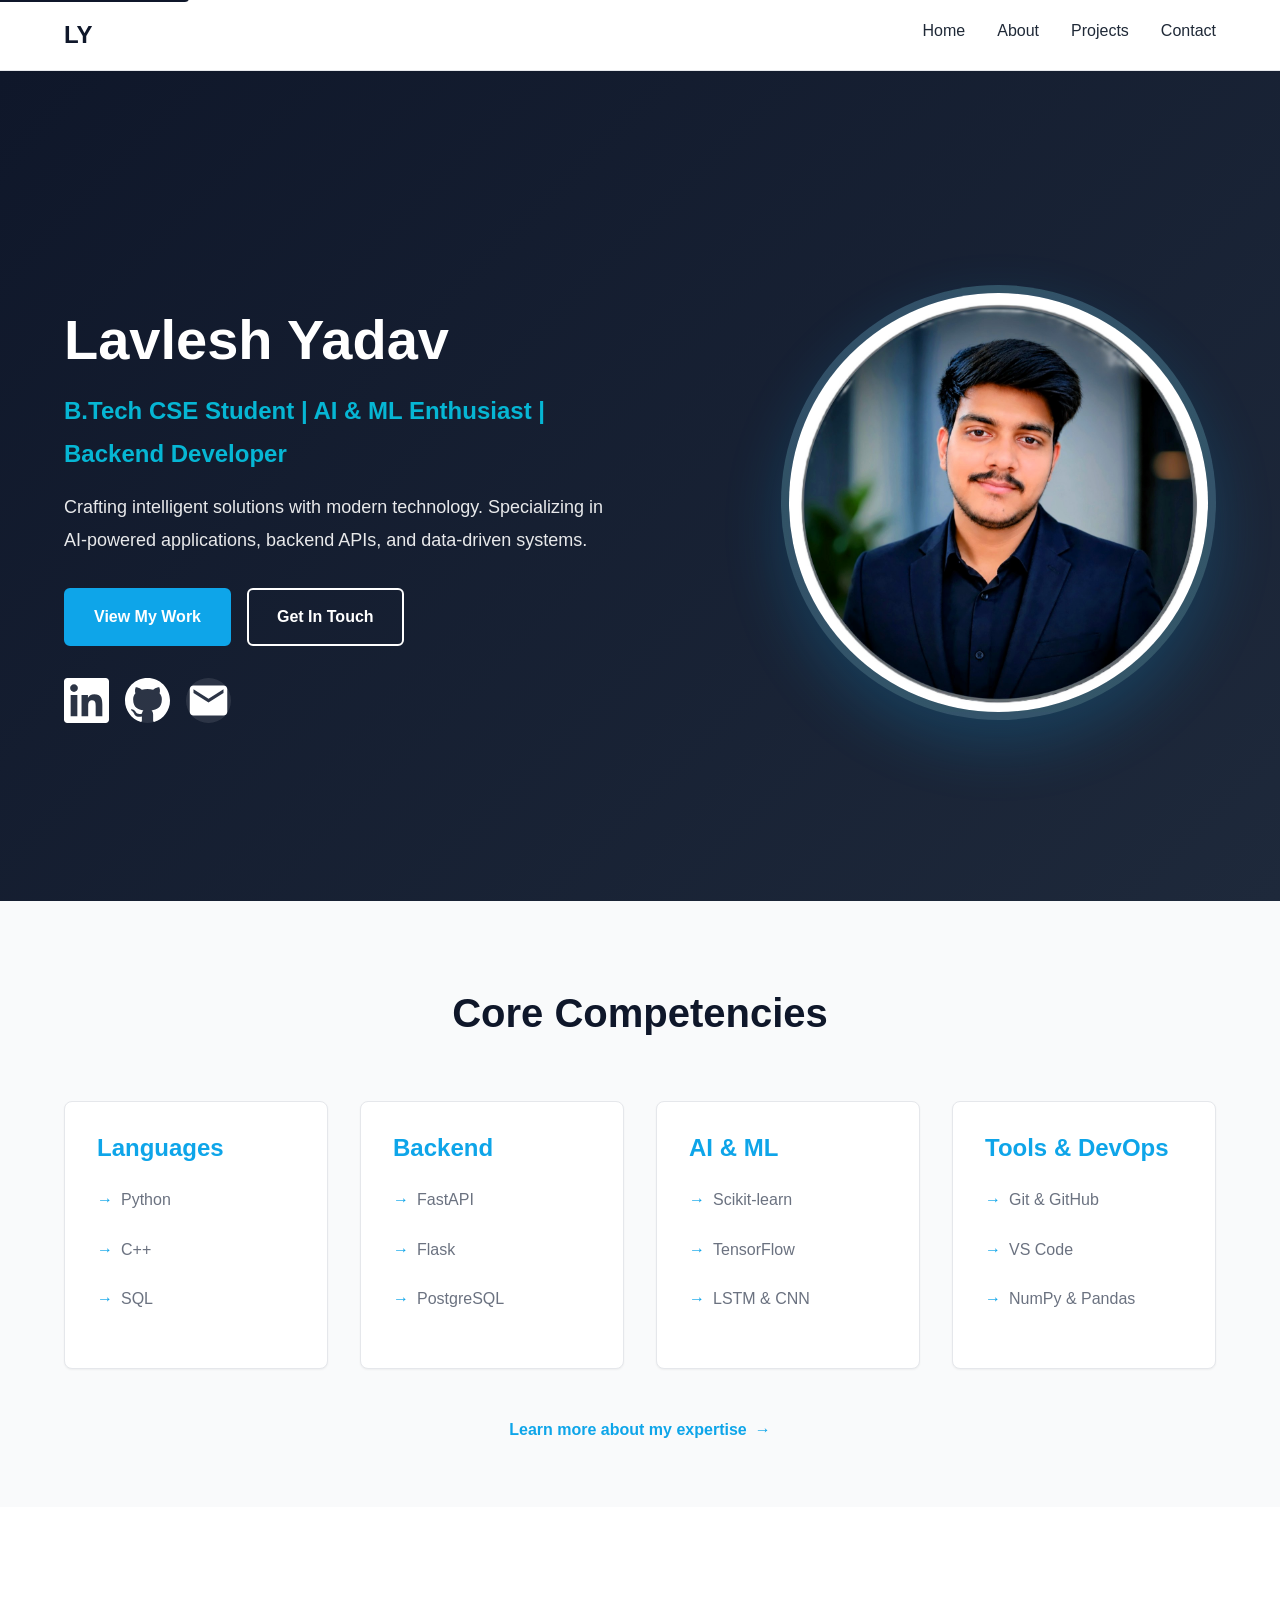
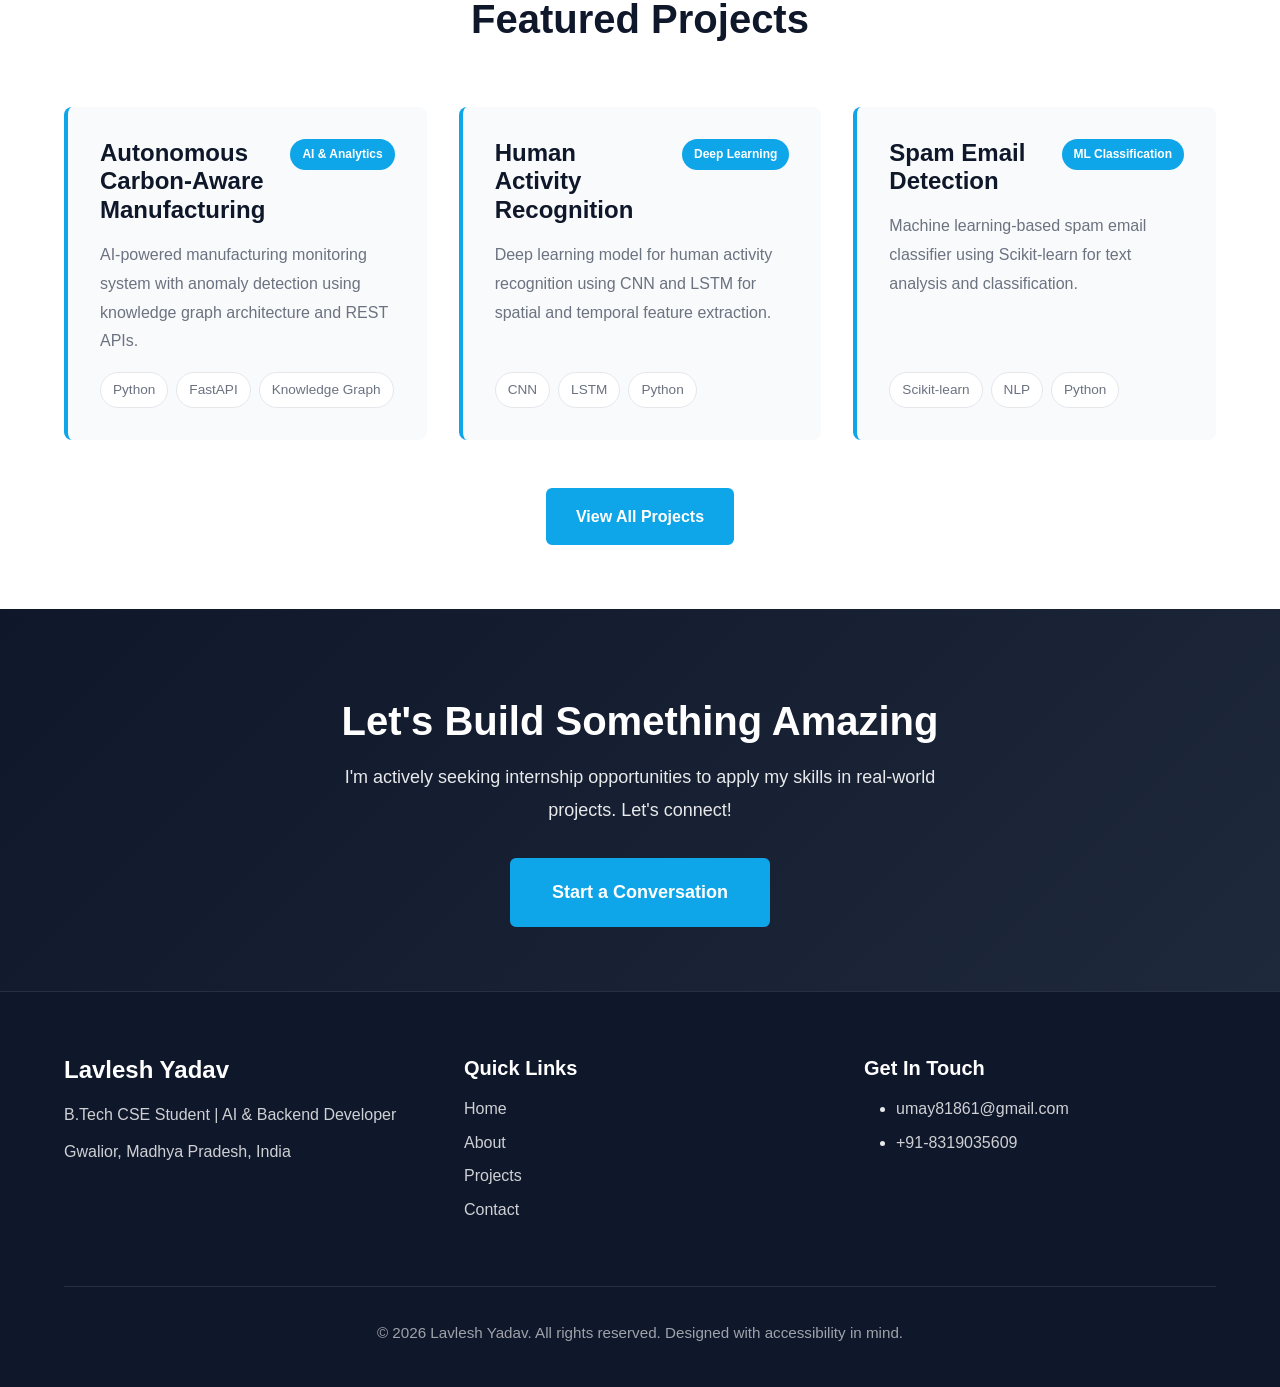
==== commit f799f25d: "photo added" ====
--- a/index.html
+++ b/index.html
@@ -72,8 +72,12 @@
                         </a>
                     </div>
                 </div>
-                <div class="hero-visual">
-                    <div class="hero-shape"></div>
+                <div class="hero-visual" aria-label="Profile illustration">
+                    <img
+                        src="assets/profile.jpg"
+                        alt="Lavlesh Yadav portrait"
+                        class="hero-photo"
+                    >
                 </div>
             </div>
         </section>
--- a/style.css
+++ b/style.css
@@ -342,17 +342,22 @@
     transform: translateY(-3px);
 }
 
-.hero-shape {
-    position: absolute;
-    width: 400px;
-    height: 400px;
-    background: linear-gradient(135deg, var(--secondary-color), var(--accent-color));
+.hero-photo {
+    display: block;
+    width: min(34vw, 520px);
+    height: min(34vw, 520px);
+    max-width: 520px;
+    max-height: 520px;
+    min-width: 280px;
+    min-height: 280px;
+    object-fit: cover;
     border-radius: 50%;
-    right: 50px;
-    top: 50%;
-    transform: translateY(-50%);
-    opacity: 0.1;
+    border: 8px solid rgba(255, 255, 255, 0.12);
+    box-shadow: 0 25px 60px rgba(14, 165, 233, 0.2);
+    margin-left: auto;
+    margin-right: 0;
     animation: float 6s ease-in-out infinite;
+    background: linear-gradient(135deg, rgba(14, 165, 233, 0.18), rgba(6, 182, 212, 0.18));
 }
 
 @keyframes fadeInUp {
@@ -378,6 +383,9 @@
 .hero-visual {
     position: relative;
     height: 400px;
+    display: flex;
+    justify-content: center;
+    align-items: center;
 }
 
 /* ===== Buttons ===== */
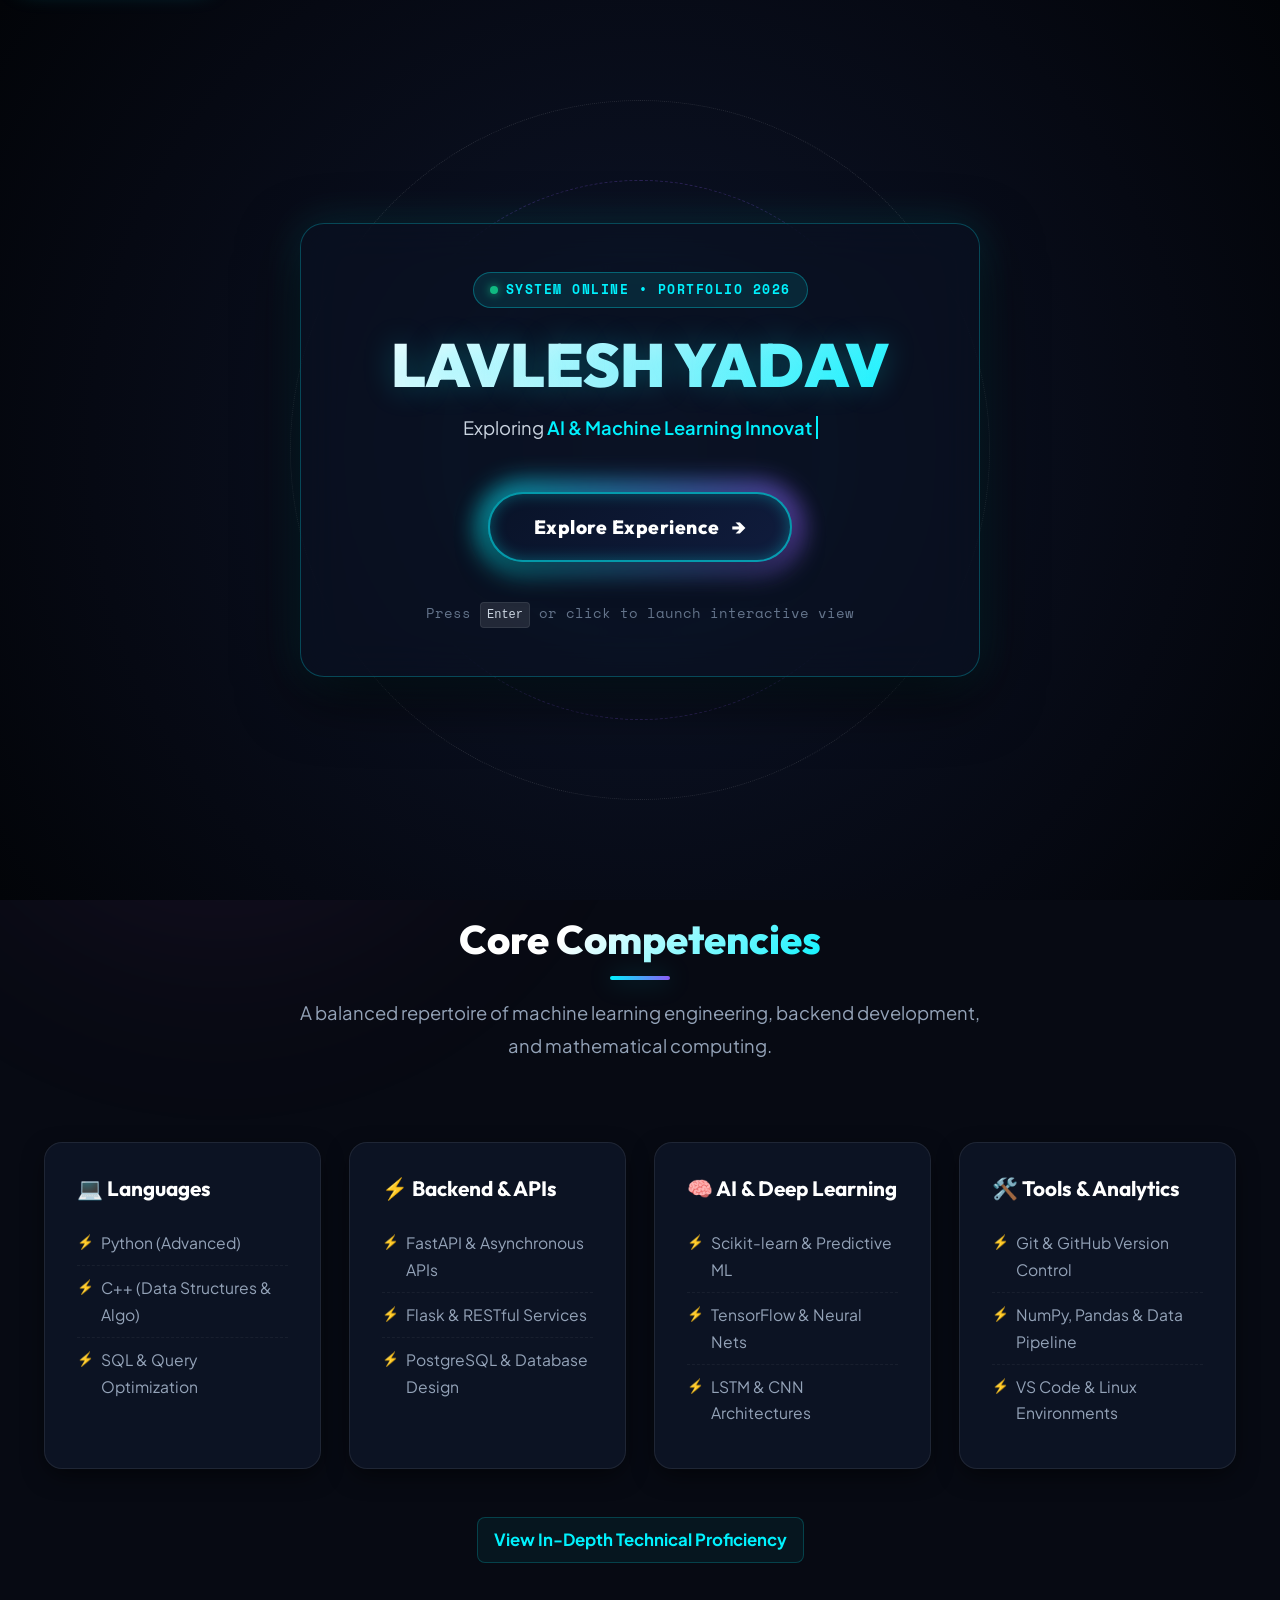
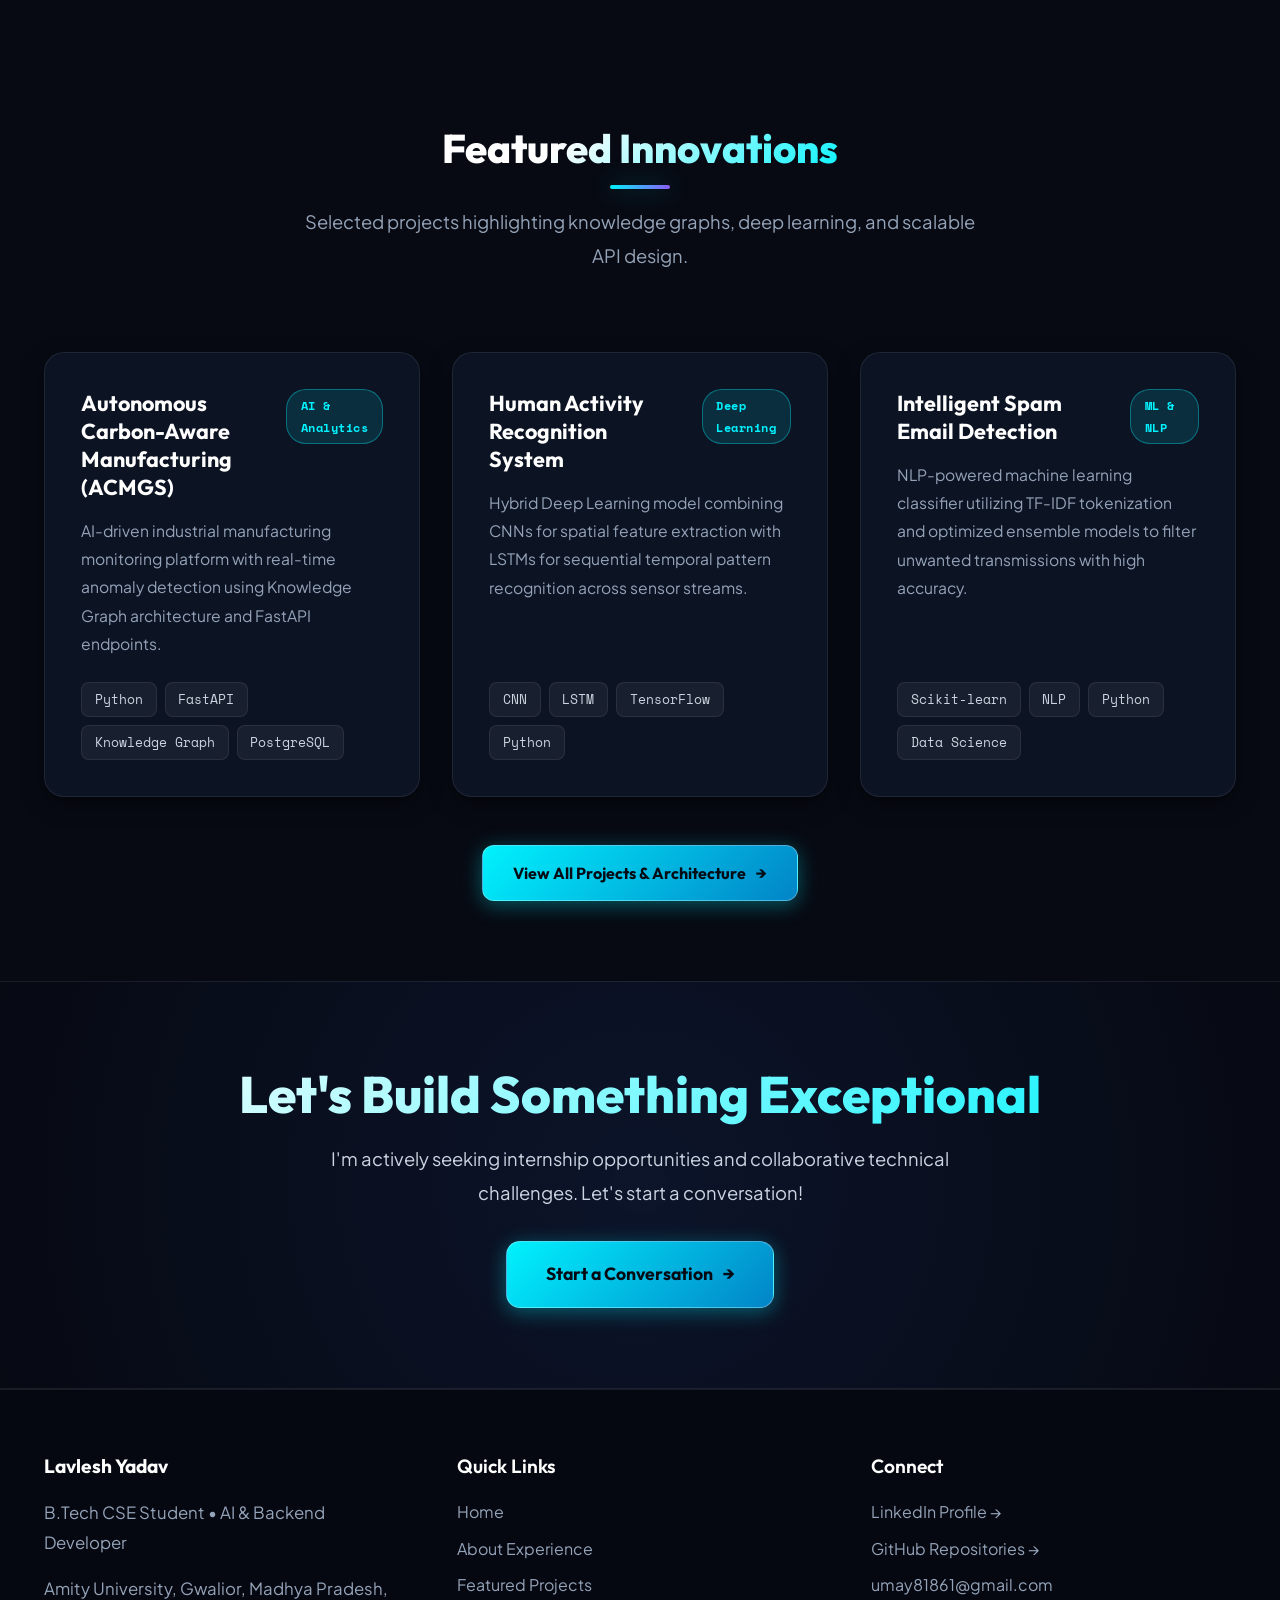
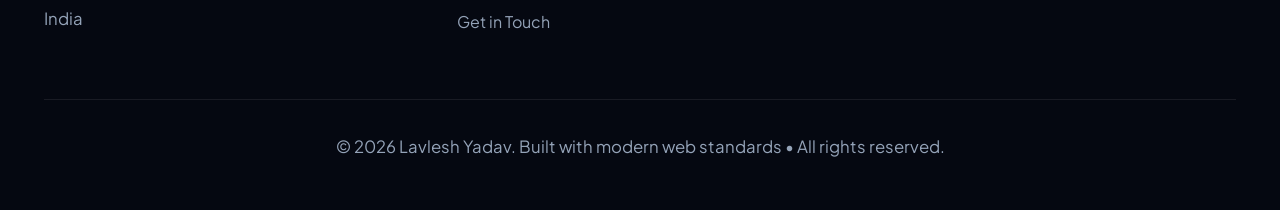
==== commit bbe019a2: "completed" ====
--- a/index.html
+++ b/index.html
@@ -3,26 +3,72 @@
 <head>
     <meta charset="UTF-8">
     <meta name="viewport" content="width=device-width, initial-scale=1.0">
-    <meta name="description" content="Lavlesh Yadav - B.Tech CSE Student specializing in AI, ML, Backend Development, and Data Analytics. Explore my portfolio of projects and technical skills.">
-    <meta name="keywords" content="Lavlesh Yadav, portfolio, AI, Machine Learning, Backend Development, FastAPI, Python">
+    <meta name="description" content="Lavlesh Yadav - B.Tech CSE Student specializing in AI, Machine Learning, Backend Development, and Scalable APIs. Explore interactive projects and technical expertise.">
+    <meta name="keywords" content="Lavlesh Yadav, portfolio, AI, Machine Learning, Backend Development, FastAPI, Python, Deep Learning, Gwalior">
     <meta name="author" content="Lavlesh Yadav">
-    <meta name="theme-color" content="#0f172a">
-    <meta property="og:title" content="Lavlesh Yadav - Portfolio">
-    <meta property="og:description" content="B.Tech CSE Student | AI & ML Enthusiast | Backend Developer">
+    <meta name="theme-color" content="#070a13">
+    <meta property="og:title" content="Lavlesh Yadav - Futuristic Portfolio | AI & Backend Engineer">
+    <meta property="og:description" content="B.Tech CSE Student | AI & ML Enthusiast | FastAPI & Backend Architect">
     <meta property="og:type" content="website">
-    <title>Lavlesh Yadav - Portfolio | AI & Backend Developer</title>
+    <title>Lavlesh Yadav | AI & Backend Developer Portfolio</title>
+    <link rel="preconnect" href="https://fonts.googleapis.com">
+    <link rel="preconnect" href="https://fonts.gstatic.com" crossorigin>
     <link rel="stylesheet" href="style.css">
-    <link rel="icon" type="image/svg+xml" href="data:image/svg+xml,%3Csvg xmlns='http://www.w3.org/2000/svg' viewBox='0 0 100 100'%3E%3Ctext y='75' font-size='75' fill='%230f172a'%3E💻%3C/text%3E%3C/svg%3E">
+    <link rel="icon" type="image/svg+xml" href="data:image/svg+xml,%3Csvg xmlns='http://www.w3.org/2000/svg' viewBox='0 0 100 100'%3E%3Ctext y='75' font-size='75' fill='%2300f2fe'%3E⚡%3C/text%3E%3C/svg%3E">
 </head>
 <body>
     <!-- Skip to main content link -->
     <a href="#main-content" class="skip-link">Skip to main content</a>
 
+    <!-- Interactive Ambient Glows & Background Particle Canvas -->
+    <canvas id="bg-canvas" aria-hidden="true"></canvas>
+    <div class="ambient-glow-1" aria-hidden="true"></div>
+    <div class="ambient-glow-2" aria-hidden="true"></div>
+
+    <!-- ==========================================================================
+         INTERACTIVE ENTRANCE PORTAL (GATEWAY)
+         ========================================================================== -->
+    <section id="introPortal" class="intro-portal" role="dialog" aria-modal="true" aria-label="Welcome Entrance Portal">
+        <div class="portal-rings" aria-hidden="true">
+            <div class="portal-ring portal-ring-1"></div>
+            <div class="portal-ring portal-ring-2"></div>
+            <div class="portal-ring portal-ring-3"></div>
+        </div>
+        <div class="portal-content">
+            <div class="portal-badge">
+                <span class="pulse-dot"></span>
+                SYSTEM ONLINE &bull; PORTFOLIO 2026
+            </div>
+            <h1 class="portal-title">LAVLESH YADAV</h1>
+            <p class="portal-tagline">
+                Exploring <span id="portalTypingText" class="portal-typing-text">AI &amp; Backend Engineering</span>
+            </p>
+            <div class="portal-btn-wrapper">
+                <div class="portal-btn-glow-ring" aria-hidden="true"></div>
+                <button id="enterPortalBtn" class="btn-portal" aria-label="Enter Portfolio and View Details">
+                    <span>Explore Experience</span>
+                    <span class="portal-btn-icon">&rarr;</span>
+                </button>
+            </div>
+            <div class="portal-footer-hint">
+                <span>Press <kbd>Enter</kbd> or click to launch interactive view</span>
+            </div>
+        </div>
+    </section>
+
     <!-- Navigation Header -->
     <header class="header" role="banner">
         <nav class="navbar" role="navigation" aria-label="Main navigation">
             <div class="container nav-container">
-                <a href="index.html" class="logo" aria-current="page">LY</a>
+                <a href="index.html" class="logo" aria-current="page">
+                    <span class="logo-badge">LY</span>
+                    <span>LAVLESH</span>
+                </a>
+                <div class="nav-actions">
+                    <button class="btn-replay-intro" id="replayIntroBtn" aria-label="Replay Entrance Experience">
+                        <span>✨ Replay Intro</span>
+                    </button>
+                </div>
                 <button class="menu-toggle" id="menuToggle" aria-label="Toggle navigation menu" aria-expanded="false" aria-controls="navMenu">
                     <span></span>
                     <span></span>
@@ -44,12 +90,26 @@
         <section class="hero" aria-labelledby="hero-title">
             <div class="container">
                 <div class="hero-content">
+                    <div class="hero-status-pill">
+                        <span class="pulse-dot"></span>
+                        Available for Internship &amp; Project Collaborations
+                    </div>
                     <h1 id="hero-title" class="hero-title">Lavlesh Yadav</h1>
-                    <p class="hero-subtitle">B.Tech CSE Student | AI & ML Enthusiast | Backend Developer</p>
-                    <p class="hero-description">Crafting intelligent solutions with modern technology. Specializing in AI-powered applications, backend APIs, and data-driven systems.</p>
+                    <div class="hero-subtitle-wrapper">
+                        <span>Architecting</span>
+                        <span id="heroTypingText" class="hero-dynamic-text">AI &amp; ML Solutions</span>
+                    </div>
+                    <p class="hero-description">
+                        B.Tech CSE student at Amity University with a strong passion for Artificial Intelligence, Machine Learning, and robust Backend Architectures. Designing intelligent, scalable digital systems for real-world impact.
+                    </p>
                     <div class="hero-cta">
-                        <a href="projects.html" class="btn btn-primary" aria-label="View my projects">View My Work</a>
-                        <a href="contact.html" class="btn btn-secondary" aria-label="Contact me">Get In Touch</a>
+                        <a href="projects.html" class="btn btn-primary" aria-label="View all my featured projects">
+                            <span>Explore My Work</span>
+                            <span>&rarr;</span>
+                        </a>
+                        <a href="contact.html" class="btn btn-secondary" aria-label="Get in touch with Lavlesh">
+                            <span>Get In Touch</span>
+                        </a>
                     </div>
                     <div class="social-links" role="list" aria-label="Social media links">
                         <a href="https://linkedin.com/in/lavlesh-yadav-3a4aa4340" target="_blank" rel="noopener noreferrer" class="social-link" role="listitem" aria-label="LinkedIn profile">
@@ -64,7 +124,7 @@
                                 <path d="M12 0c-6.626 0-12 5.373-12 12 0 5.302 3.438 9.8 8.207 11.387.599.111.793-.261.793-.577v-2.234c-3.338.726-4.033-1.416-4.033-1.416-.546-1.387-1.333-1.756-1.333-1.756-1.089-.745.083-.729.083-.729 1.205.084 1.839 1.237 1.839 1.237 1.07 1.834 2.807 1.304 3.492.997.107-.775.418-1.305.762-1.604-2.665-.305-5.467-1.334-5.467-5.931 0-1.311.469-2.381 1.236-3.221-.124-.303-.535-1.524.117-3.176 0 0 1.008-.322 3.301 1.23.957-.266 1.983-.399 3.003-.404 1.02.005 2.047.138 3.006.404 2.291-1.552 3.297-1.23 3.297-1.23.653 1.653.242 2.874.118 3.176.77.84 1.235 1.911 1.235 3.221 0 4.609-2.807 5.624-5.479 5.921.43.372.823 1.102.823 2.222v 3.293c0 .319.192.694.801.576 4.765-1.589 8.199-6.086 8.199-11.386 0-6.627-5.373-12-12-12z"/>
                             </svg>
                         </a>
-                        <a href="mailto:umay81861@gmail.com" class="social-link" role="listitem" aria-label="Email me">
+                        <a href="mailto:umay81861@gmail.com" class="social-link" role="listitem" aria-label="Email me directly">
                             <span class="sr-only">Email</span>
                             <svg viewBox="0 0 24 24" fill="currentColor">
                                 <path d="M20 4H4c-1.1 0-1.99.9-1.99 2L2 18c0 1.1.9 2 2 2h16c1.1 0 2-.9 2-2V6c0-1.1-.9-2-2-2zm0 4l-8 5-8-5V6l8 5 8-5v2z"/>
@@ -72,12 +132,16 @@
                         </a>
                     </div>
                 </div>
-                <div class="hero-visual" aria-label="Profile illustration">
-                    <img
-                        src="assets/profile.jpg"
-                        alt="Lavlesh Yadav portrait"
-                        class="hero-photo"
-                    >
+                <div class="hero-visual" aria-label="Profile portrait with interactive floating badges">
+                    <div class="hero-photo-wrapper">
+                        <div class="photo-glow-ring" aria-hidden="true"></div>
+                        <img
+                            src="assets/profile.jpg"
+                            alt="Lavlesh Yadav portrait"
+                            class="hero-photo"
+                        >
+
+                    </div>
                 </div>
             </div>
         </section>
@@ -86,42 +150,43 @@
         <section class="skills-preview" aria-labelledby="skills-title">
             <div class="container">
                 <h2 id="skills-title" class="section-title">Core Competencies</h2>
+                <p class="section-description">A balanced repertoire of machine learning engineering, backend development, and mathematical computing.</p>
                 <div class="skills-grid">
                     <article class="skill-card">
-                        <h3>Languages</h3>
+                        <h3>💻 Languages</h3>
                         <ul role="list" aria-label="Programming languages">
-                            <li>Python</li>
-                            <li>C++</li>
-                            <li>SQL</li>
+                            <li>Python (Advanced)</li>
+                            <li>C++ (Data Structures &amp; Algo)</li>
+                            <li>SQL &amp; Query Optimization</li>
                         </ul>
                     </article>
                     <article class="skill-card">
-                        <h3>Backend</h3>
+                        <h3>⚡ Backend &amp; APIs</h3>
                         <ul role="list" aria-label="Backend technologies">
-                            <li>FastAPI</li>
-                            <li>Flask</li>
-                            <li>PostgreSQL</li>
+                            <li>FastAPI &amp; Asynchronous APIs</li>
+                            <li>Flask &amp; RESTful Services</li>
+                            <li>PostgreSQL &amp; Database Design</li>
                         </ul>
                     </article>
                     <article class="skill-card">
-                        <h3>AI & ML</h3>
+                        <h3>🧠 AI &amp; Deep Learning</h3>
                         <ul role="list" aria-label="Machine learning tools">
-                            <li>Scikit-learn</li>
-                            <li>TensorFlow</li>
-                            <li>LSTM & CNN</li>
+                            <li>Scikit-learn &amp; Predictive ML</li>
+                            <li>TensorFlow &amp; Neural Nets</li>
+                            <li>LSTM &amp; CNN Architectures</li>
                         </ul>
                     </article>
                     <article class="skill-card">
-                        <h3>Tools & DevOps</h3>
+                        <h3>🛠️ Tools &amp; Analytics</h3>
                         <ul role="list" aria-label="Development tools">
-                            <li>Git & GitHub</li>
-                            <li>VS Code</li>
-                            <li>NumPy & Pandas</li>
+                            <li>Git &amp; GitHub Version Control</li>
+                            <li>NumPy, Pandas &amp; Data Pipeline</li>
+                            <li>VS Code &amp; Linux Environments</li>
                         </ul>
                     </article>
                 </div>
                 <div class="section-cta">
-                    <a href="about.html" class="link-arrow">Learn more about my expertise</a>
+                    <a href="about.html" class="link-arrow">View In-Depth Technical Proficiency</a>
                 </div>
             </div>
         </section>
@@ -129,47 +194,56 @@
         <!-- Featured Projects Section -->
         <section class="featured-projects" aria-labelledby="featured-title">
             <div class="container">
-                <h2 id="featured-title" class="section-title">Featured Projects</h2>
+                <h2 id="featured-title" class="section-title">Featured Innovations</h2>
+                <p class="section-description">Selected projects highlighting knowledge graphs, deep learning, and scalable API design.</p>
                 <div class="projects-grid">
                     <article class="project-card">
                         <div class="project-header">
-                            <h3>Autonomous Carbon-Aware Manufacturing</h3>
-                            <span class="badge">AI & Analytics</span>
-                        </div>
-                        <p>AI-powered manufacturing monitoring system with anomaly detection using knowledge graph architecture and REST APIs.</p>
+                            <h3>Autonomous Carbon-Aware Manufacturing (ACMGS)</h3>
+                            <span class="badge">AI &amp; Analytics</span>
+                        </div>
+                        <p>AI-driven industrial manufacturing monitoring platform with real-time anomaly detection using Knowledge Graph architecture and FastAPI endpoints.</p>
                         <div class="tech-tags" role="list" aria-label="Technologies used">
                             <span role="listitem">Python</span>
                             <span role="listitem">FastAPI</span>
                             <span role="listitem">Knowledge Graph</span>
-                        </div>
-                    </article>
+                            <span role="listitem">PostgreSQL</span>
+                        </div>
+                    </article>
+
                     <article class="project-card">
                         <div class="project-header">
-                            <h3>Human Activity Recognition</h3>
+                            <h3>Human Activity Recognition System</h3>
                             <span class="badge">Deep Learning</span>
                         </div>
-                        <p>Deep learning model for human activity recognition using CNN and LSTM for spatial and temporal feature extraction.</p>
+                        <p>Hybrid Deep Learning model combining CNNs for spatial feature extraction with LSTMs for sequential temporal pattern recognition across sensor streams.</p>
                         <div class="tech-tags" role="list" aria-label="Technologies used">
                             <span role="listitem">CNN</span>
                             <span role="listitem">LSTM</span>
+                            <span role="listitem">TensorFlow</span>
                             <span role="listitem">Python</span>
                         </div>
                     </article>
+
                     <article class="project-card">
                         <div class="project-header">
-                            <h3>Spam Email Detection</h3>
-                            <span class="badge">ML Classification</span>
-                        </div>
-                        <p>Machine learning-based spam email classifier using Scikit-learn for text analysis and classification.</p>
+                            <h3>Intelligent Spam Email Detection</h3>
+                            <span class="badge">ML &amp; NLP</span>
+                        </div>
+                        <p>NLP-powered machine learning classifier utilizing TF-IDF tokenization and optimized ensemble models to filter unwanted transmissions with high accuracy.</p>
                         <div class="tech-tags" role="list" aria-label="Technologies used">
                             <span role="listitem">Scikit-learn</span>
                             <span role="listitem">NLP</span>
                             <span role="listitem">Python</span>
+                            <span role="listitem">Data Science</span>
                         </div>
                     </article>
                 </div>
                 <div class="section-cta">
-                    <a href="projects.html" class="btn btn-primary">View All Projects</a>
+                    <a href="projects.html" class="btn btn-primary">
+                        <span>View All Projects &amp; Architecture</span>
+                        <span>&rarr;</span>
+                    </a>
                 </div>
             </div>
         </section>
@@ -177,9 +251,12 @@
         <!-- CTA Section -->
         <section class="cta-section" aria-labelledby="cta-title">
             <div class="container">
-                <h2 id="cta-title" class="cta-title">Let's Build Something Amazing</h2>
-                <p class="cta-description">I'm actively seeking internship opportunities to apply my skills in real-world projects. Let's connect!</p>
-                <a href="contact.html" class="btn btn-primary btn-large">Start a Conversation</a>
+                <h2 id="cta-title" class="cta-title">Let's Build Something Exceptional</h2>
+                <p class="cta-description">I'm actively seeking internship opportunities and collaborative technical challenges. Let's start a conversation!</p>
+                <a href="contact.html" class="btn btn-primary btn-large">
+                    <span>Start a Conversation</span>
+                    <span>&rarr;</span>
+                </a>
             </div>
         </section>
     </main>
@@ -190,31 +267,37 @@
             <div class="footer-content">
                 <section aria-labelledby="footer-about-title">
                     <h3 id="footer-about-title">Lavlesh Yadav</h3>
-                    <p>B.Tech CSE Student | AI & Backend Developer</p>
-                    <p>Gwalior, Madhya Pradesh, India</p>
+                    <p>B.Tech CSE Student &bull; AI &amp; Backend Developer</p>
+                    <p>Amity University, Gwalior, Madhya Pradesh, India</p>
                 </section>
                 <nav aria-label="Footer navigation">
                     <h4>Quick Links</h4>
                     <ul role="list">
                         <li><a href="index.html">Home</a></li>
-                        <li><a href="about.html">About</a></li>
-                        <li><a href="projects.html">Projects</a></li>
-                        <li><a href="contact.html">Contact</a></li>
+                        <li><a href="about.html">About Experience</a></li>
+                        <li><a href="projects.html">Featured Projects</a></li>
+                        <li><a href="contact.html">Get in Touch</a></li>
                     </ul>
                 </nav>
-                <section aria-labelledby="footer-contact-title">
-                    <h4 id="footer-contact-title">Get In Touch</h4>
+                <section aria-labelledby="footer-social-title">
+                    <h4 id="footer-social-title">Connect</h4>
                     <ul role="list">
-                        <li><a href="mailto:umay81861@gmail.com" aria-label="Email: umay81861@gmail.com">umay81861@gmail.com</a></li>
-                        <li><a href="tel:+918319035609" aria-label="Phone: +91-8319035609">+91-8319035609</a></li>
+                        <li><a href="https://linkedin.com/in/lavlesh-yadav-3a4aa4340" target="_blank" rel="noopener noreferrer">LinkedIn Profile &rarr;</a></li>
+                        <li><a href="https://github.com/lavleshydv" target="_blank" rel="noopener noreferrer">GitHub Repositories &rarr;</a></li>
+                        <li><a href="mailto:umay81861@gmail.com">umay81861@gmail.com</a></li>
                     </ul>
                 </section>
             </div>
             <div class="footer-bottom">
-                <p>&copy; <span id="current-year"></span> Lavlesh Yadav. All rights reserved. Designed with accessibility in mind.</p>
+                <p>&copy; <span id="current-year"></span> Lavlesh Yadav. Built with modern web standards &bull; All rights reserved.</p>
             </div>
         </div>
     </footer>
+
+    <!-- Floating Back to Top Button -->
+    <button id="backToTop" class="back-to-top" aria-label="Scroll back to top of page">
+        <span>&uarr;</span>
+    </button>
 
     <script src="script.js"></script>
 </body>
--- a/style.css
+++ b/style.css
@@ -1,40 +1,86 @@
-/* ===== CSS Variables & Root ===== */
+/* ==========================================================================
+   LAVLESH YADAV - ADVANCED FUTURISTIC PORTFOLIO DESIGN SYSTEM
+   ========================================================================== */
+
+@import url('https://fonts.googleapis.com/css2?family=Outfit:wght@300;400;500;600;700;800;900&family=Plus+Jakarta+Sans:wght@300;400;500;600;700;800&family=Space+Mono:ital,wght@0,400;0,700;1,400&display=swap');
+
+/* ===== CSS Variables & Design Tokens ===== */
 :root {
-    --primary-color: #0f172a;
-    --secondary-color: #0ea5e9;
-    --accent-color: #06b6d4;
+    /* Primary Cyber Palette */
+    --bg-dark: #070a13;
+    --bg-primary: #0a0f1d;
+    --bg-secondary: #0f172a;
+    --bg-tertiary: #131d38;
+    --bg-card: rgba(15, 23, 42, 0.75);
+    --bg-card-hover: rgba(22, 34, 60, 0.85);
+    --bg-glass: rgba(10, 15, 29, 0.8);
+    
+    /* Neon & Accent Colors */
+    --cyan: #00f2fe;
+    --cyan-glow: rgba(0, 242, 254, 0.4);
+    --blue: #38bdf8;
+    --blue-dark: #0284c7;
+    --indigo: #6366f1;
+    --purple: #8b5cf6;
+    --purple-glow: rgba(139, 92, 246, 0.4);
+    --pink: #ec4899;
+    --emerald: #10b981;
+    --emerald-glow: rgba(16, 185, 129, 0.4);
+    --amber: #f59e0b;
+    --rose: #f43f5e;
+    
+    /* Semantic mapping for legacy / compatibility */
+    --primary-color: #00f2fe;
+    --secondary-color: #38bdf8;
+    --accent-color: #8b5cf6;
     --success-color: #10b981;
-    --error-color: #ef4444;
+    --error-color: #f43f5e;
     --warning-color: #f59e0b;
     
-    --text-primary: #1f2937;
-    --text-secondary: #6b7280;
-    --text-light: #9ca3af;
-    --bg-primary: #ffffff;
-    --bg-secondary: #f9fafb;
-    --bg-tertiary: #f3f4f6;
-    --border-color: #e5e7eb;
+    /* Typography Colors */
+    --text-primary: #f8fafc;
+    --text-secondary: #94a3b8;
+    --text-muted: #64748b;
+    --text-light: #cbd5e1;
+    --text-cyan: #38bdf8;
     
-    --shadow-sm: 0 1px 2px 0 rgba(0, 0, 0, 0.05);
-    --shadow-md: 0 4px 6px -1px rgba(0, 0, 0, 0.1);
-    --shadow-lg: 0 10px 15px -3px rgba(0, 0, 0, 0.1);
-    --shadow-xl: 0 20px 25px -5px rgba(0, 0, 0, 0.1);
+    /* Borders & Outlines */
+    --border-subtle: rgba(255, 255, 255, 0.08);
+    --border-medium: rgba(255, 255, 255, 0.15);
+    --border-glow: rgba(0, 242, 254, 0.35);
+    --border-purple-glow: rgba(139, 92, 246, 0.35);
     
-    --transition-fast: 150ms ease-in-out;
-    --transition-normal: 300ms ease-in-out;
-    --transition-slow: 500ms ease-in-out;
+    /* Shadows & Glows */
+    --shadow-sm: 0 2px 8px rgba(0, 0, 0, 0.4);
+    --shadow-md: 0 8px 24px -4px rgba(0, 0, 0, 0.6);
+    --shadow-lg: 0 16px 36px -6px rgba(0, 0, 0, 0.7);
+    --shadow-xl: 0 24px 48px -8px rgba(0, 0, 0, 0.85);
+    --glow-cyan: 0 0 25px rgba(0, 242, 254, 0.35);
+    --glow-purple: 0 0 25px rgba(139, 92, 246, 0.35);
+    --glow-emerald: 0 0 20px rgba(16, 185, 129, 0.35);
     
+    /* Fonts */
+    --font-heading: 'Outfit', sans-serif;
+    --font-body: 'Plus Jakarta Sans', sans-serif;
+    --font-mono: 'Space Mono', monospace;
+    
+    /* Transitions */
+    --transition-fast: 0.2s cubic-bezier(0.4, 0, 0.2, 1);
+    --transition-normal: 0.35s cubic-bezier(0.4, 0, 0.2, 1);
+    --transition-spring: 0.5s cubic-bezier(0.175, 0.885, 0.32, 1.275);
+    
+    /* Spacings */
     --spacing-xs: 0.25rem;
     --spacing-sm: 0.5rem;
     --spacing-md: 1rem;
     --spacing-lg: 1.5rem;
     --spacing-xl: 2rem;
     --spacing-2xl: 3rem;
-    --spacing-3xl: 4rem;
-}
-
-/* ===== Global Styles ===== */
-* {
+    --spacing-3xl: 5rem;
+}
+
+/* ===== Global Reset & Base Setup ===== */
+*, *::before, *::after {
     margin: 0;
     padding: 0;
     box-sizing: border-box;
@@ -43,14 +89,67 @@
 html {
     scroll-behavior: smooth;
     font-size: 16px;
+    background-color: var(--bg-dark);
+    color-scheme: dark;
 }
 
 body {
-    font-family: -apple-system, BlinkMacSystemFont, 'Segoe UI', Roboto, Oxygen, Ubuntu, Cantarell, sans-serif;
-    line-height: 1.6;
+    font-family: var(--font-body);
+    line-height: 1.7;
     color: var(--text-primary);
-    background-color: var(--bg-primary);
+    background-color: var(--bg-dark);
     overflow-x: hidden;
+    position: relative;
+    min-height: 100vh;
+    -webkit-font-smoothing: antialiased;
+    -moz-osx-font-smoothing: grayscale;
+}
+
+/* Background Animated Canvas */
+#bg-canvas {
+    position: fixed;
+    top: 0;
+    left: 0;
+    width: 100vw;
+    height: 100vh;
+    pointer-events: none;
+    z-index: 0;
+    opacity: 0.65;
+}
+
+/* Ambient Radial Glow Gradients */
+.ambient-glow-1 {
+    position: fixed;
+    top: -15%;
+    right: -10%;
+    width: 600px;
+    height: 600px;
+    border-radius: 50%;
+    background: radial-gradient(circle, rgba(0, 242, 254, 0.12) 0%, rgba(99, 102, 241, 0.05) 50%, transparent 70%);
+    filter: blur(80px);
+    pointer-events: none;
+    z-index: 0;
+    animation: pulseAmbient 12s ease-in-out infinite alternate;
+}
+
+.ambient-glow-2 {
+    position: fixed;
+    bottom: -15%;
+    left: -10%;
+    width: 700px;
+    height: 700px;
+    border-radius: 50%;
+    background: radial-gradient(circle, rgba(139, 92, 246, 0.12) 0%, rgba(236, 72, 153, 0.04) 50%, transparent 70%);
+    filter: blur(90px);
+    pointer-events: none;
+    z-index: 0;
+    animation: pulseAmbient 16s ease-in-out infinite alternate-reverse;
+}
+
+@keyframes pulseAmbient {
+    0% { transform: scale(1) translate(0, 0); opacity: 0.7; }
+    50% { transform: scale(1.15) translate(30px, -20px); opacity: 1; }
+    100% { transform: scale(0.9) translate(-20px, 30px); opacity: 0.6; }
 }
 
 /* ===== Accessibility ===== */
@@ -68,133 +167,426 @@
 
 .skip-link {
     position: absolute;
-    top: -40px;
+    top: -60px;
+    left: 20px;
+    background: linear-gradient(135deg, var(--cyan), var(--blue));
+    color: var(--bg-dark);
+    padding: 10px 20px;
+    text-decoration: none;
+    z-index: 10000;
+    border-radius: 8px;
+    font-weight: 700;
+    font-family: var(--font-heading);
+    box-shadow: var(--glow-cyan);
+    transition: top var(--transition-fast);
+}
+
+.skip-link:focus {
+    top: 20px;
+}
+
+/* ==========================================================================
+   INTERACTIVE ENTRANCE PORTAL (GATEWAY)
+   ========================================================================== */
+.intro-portal {
+    position: fixed;
+    top: 0;
     left: 0;
-    background: var(--primary-color);
-    color: white;
-    padding: 8px 16px;
+    width: 100vw;
+    height: 100vh;
+    background: radial-gradient(circle at 50% 50%, #0d152a 0%, #060913 70%, #020408 100%);
+    z-index: 9999;
+    display: flex;
+    align-items: center;
+    justify-content: center;
+    overflow: hidden;
+    transition: opacity 0.8s cubic-bezier(0.77, 0, 0.175, 1), transform 0.8s cubic-bezier(0.77, 0, 0.175, 1), visibility 0.8s;
+}
+
+.intro-portal.portal-hidden {
+    opacity: 0;
+    visibility: hidden;
+    transform: scale(1.1);
+    pointer-events: none;
+}
+
+/* Portal Orbital Radar Rings */
+.portal-rings {
+    position: absolute;
+    width: 700px;
+    height: 700px;
+    pointer-events: none;
+    display: flex;
+    align-items: center;
+    justify-content: center;
+}
+
+.portal-ring {
+    position: absolute;
+    border-radius: 50%;
+    border: 1px dashed rgba(0, 242, 254, 0.2);
+    animation: rotateRing 30s linear infinite;
+}
+
+.portal-ring-1 {
+    width: 380px;
+    height: 380px;
+    border: 1px solid rgba(0, 242, 254, 0.25);
+    box-shadow: 0 0 30px rgba(0, 242, 254, 0.1);
+    animation: rotateRing 20s linear infinite;
+}
+
+.portal-ring-2 {
+    width: 540px;
+    height: 540px;
+    border: 1px dashed rgba(139, 92, 246, 0.25);
+    animation: rotateRingReverse 35s linear infinite;
+}
+
+.portal-ring-3 {
+    width: 700px;
+    height: 700px;
+    border: 1px dotted rgba(255, 255, 255, 0.12);
+    animation: rotateRing 50s linear infinite;
+}
+
+@keyframes rotateRing {
+    0% { transform: rotate(0deg); }
+    100% { transform: rotate(360deg); }
+}
+
+@keyframes rotateRingReverse {
+    0% { transform: rotate(360deg); }
+    100% { transform: rotate(0deg); }
+}
+
+/* Portal Content Box */
+.portal-content {
+    position: relative;
+    z-index: 10;
+    max-width: 680px;
+    width: 90%;
+    text-align: center;
+    padding: 3rem 2rem;
+    border-radius: 24px;
+    background: rgba(10, 17, 34, 0.65);
+    backdrop-filter: blur(20px);
+    -webkit-backdrop-filter: blur(20px);
+    border: 1px solid rgba(0, 242, 254, 0.25);
+    box-shadow: 0 20px 60px rgba(0, 0, 0, 0.7), 0 0 40px rgba(0, 242, 254, 0.15);
+    animation: portalFadeIn 1s cubic-bezier(0.16, 1, 0.3, 1) both;
+}
+
+@keyframes portalFadeIn {
+    0% {
+        opacity: 0;
+        transform: scale(0.9) translateY(30px);
+    }
+    100% {
+        opacity: 1;
+        transform: scale(1) translateY(0);
+    }
+}
+
+.portal-badge {
+    display: inline-flex;
+    align-items: center;
+    gap: 8px;
+    padding: 6px 16px;
+    border-radius: 30px;
+    background: rgba(0, 242, 254, 0.1);
+    border: 1px solid rgba(0, 242, 254, 0.3);
+    color: var(--cyan);
+    font-family: var(--font-mono);
+    font-size: 0.8rem;
+    font-weight: 700;
+    letter-spacing: 1.5px;
+    text-transform: uppercase;
+    margin-bottom: 1.5rem;
+}
+
+.pulse-dot {
+    width: 8px;
+    height: 8px;
+    border-radius: 50%;
+    background-color: var(--emerald);
+    box-shadow: 0 0 10px var(--emerald);
+    animation: pulseDot 1.8s infinite;
+}
+
+@keyframes pulseDot {
+    0%, 100% { transform: scale(1); opacity: 1; }
+    50% { transform: scale(1.4); opacity: 0.6; }
+}
+
+.portal-title {
+    font-family: var(--font-heading);
+    font-size: clamp(2.4rem, 6vw, 3.8rem);
+    font-weight: 900;
+    line-height: 1.1;
+    margin-bottom: 0.75rem;
+    background: linear-gradient(135deg, #ffffff 0%, #a5f3fc 50%, var(--cyan) 100%);
+    -webkit-background-clip: text;
+    -webkit-text-fill-color: transparent;
+    text-shadow: 0 0 30px rgba(0, 242, 254, 0.25);
+}
+
+.portal-tagline {
+    font-size: 1.15rem;
+    color: var(--text-light);
+    margin-bottom: 2rem;
+    font-weight: 400;
+}
+
+.portal-typing-text {
+    color: var(--cyan);
+    font-weight: 600;
+    border-right: 2px solid var(--cyan);
+    padding-right: 4px;
+    animation: blinkCursor 0.8s infinite;
+}
+
+@keyframes blinkCursor {
+    0%, 100% { border-color: var(--cyan); }
+    50% { border-color: transparent; }
+}
+
+/* Centerpiece Advanced Animated Portal Button */
+.portal-btn-wrapper {
+    position: relative;
+    display: inline-block;
+    margin: 1rem 0;
+}
+
+/* Pulsing Outer Energy Waves */
+.portal-btn-glow-ring {
+    position: absolute;
+    top: -10px;
+    left: -10px;
+    right: -10px;
+    bottom: -10px;
+    border-radius: 50px;
+    background: linear-gradient(90deg, var(--cyan), var(--purple), var(--cyan));
+    background-size: 200% auto;
+    filter: blur(12px);
+    opacity: 0.7;
+    z-index: 1;
+    animation: streamGlow 4s linear infinite;
+    transition: opacity var(--transition-fast), filter var(--transition-fast);
+}
+
+.portal-btn-wrapper:hover .portal-btn-glow-ring {
+    opacity: 1;
+    filter: blur(16px);
+}
+
+@keyframes streamGlow {
+    0% { background-position: 0% 50%; }
+    100% { background-position: 200% 50%; }
+}
+
+/* The Animated Gateway Button */
+.btn-portal {
+    position: relative;
+    z-index: 2;
+    display: inline-flex;
+    align-items: center;
+    justify-content: center;
+    gap: 12px;
+    padding: 1.25rem 2.75rem;
+    font-family: var(--font-heading);
+    font-size: 1.2rem;
+    font-weight: 800;
+    letter-spacing: 0.5px;
+    color: #ffffff;
+    background: linear-gradient(135deg, #091328 0%, #101c3d 100%);
+    border: 2px solid rgba(0, 242, 254, 0.6);
+    border-radius: 40px;
+    cursor: pointer;
     text-decoration: none;
-    z-index: 100;
-    border-radius: 0 0 4px 0;
-    font-weight: 600;
-}
-
-.skip-link:focus {
+    box-shadow: 0 10px 30px rgba(0, 0, 0, 0.6), inset 0 0 15px rgba(0, 242, 254, 0.3);
+    transition: all 0.4s cubic-bezier(0.175, 0.885, 0.32, 1.275);
+    overflow: hidden;
+}
+
+/* Shimmer Light Beam Sweeping Across Button */
+.btn-portal::before {
+    content: '';
+    position: absolute;
     top: 0;
-}
-
-/* ===== Semantic Elements ===== */
-h1, h2, h3, h4, h5, h6 {
-    font-weight: 700;
-    line-height: 1.2;
+    left: -120%;
+    width: 80%;
+    height: 100%;
+    background: linear-gradient(90deg, transparent, rgba(255, 255, 255, 0.4), transparent);
+    transform: skewX(-25deg);
+    transition: none;
+    animation: beamSweep 3.5s infinite;
+}
+
+@keyframes beamSweep {
+    0% { left: -120%; }
+    30% { left: 160%; }
+    100% { left: 160%; }
+}
+
+.btn-portal:hover {
+    transform: translateY(-4px) scale(1.04);
+    border-color: #ffffff;
+    color: #ffffff;
+    box-shadow: 0 15px 40px rgba(0, 242, 254, 0.5), inset 0 0 25px rgba(0, 242, 254, 0.6);
+}
+
+.btn-portal:active {
+    transform: translateY(0) scale(0.98);
+}
+
+.btn-portal .portal-btn-icon {
+    font-size: 1.3rem;
+    transition: transform 0.3s cubic-bezier(0.34, 1.56, 0.64, 1);
+}
+
+.btn-portal:hover .portal-btn-icon {
+    transform: translateX(6px) scale(1.2);
+}
+
+/* Ripple Explosion Effect when Clicked */
+.portal-ripple {
+    position: absolute;
+    border-radius: 50%;
+    background: rgba(0, 242, 254, 0.8);
+    transform: scale(0);
+    animation: rippleExpand 0.75s ease-out forwards;
+    pointer-events: none;
+}
+
+@keyframes rippleExpand {
+    to {
+        transform: scale(4);
+        opacity: 0;
+    }
+}
+
+.portal-footer-hint {
     margin-top: 1.5rem;
-    margin-bottom: 0.75rem;
-}
-
-h1 {
-    font-size: 2.5rem;
-    color: var(--primary-color);
-}
-
-h2 {
-    font-size: 2rem;
-    color: var(--primary-color);
-}
-
-h3 {
-    font-size: 1.5rem;
-    color: var(--primary-color);
-}
-
-h4 {
-    font-size: 1.25rem;
-    color: var(--primary-color);
-}
-
-h5 {
-    font-size: 1.125rem;
-}
-
-h6 {
-    font-size: 1rem;
-}
-
-p {
-    margin-bottom: var(--spacing-md);
-    line-height: 1.8;
-}
-
-a {
-    color: var(--secondary-color);
-    text-decoration: none;
-    transition: color var(--transition-fast);
-}
-
-a:hover {
-    color: var(--accent-color);
-    text-decoration: underline;
-}
-
-a:focus-visible {
-    outline: 2px solid var(--secondary-color);
-    outline-offset: 2px;
-    border-radius: 2px;
-}
-
-ul, ol {
-    margin-bottom: var(--spacing-md);
-    padding-left: var(--spacing-xl);
-}
-
-li {
-    margin-bottom: 0.5rem;
-}
-
-code {
-    background-color: var(--bg-tertiary);
-    padding: 0.125rem 0.5rem;
+    font-size: 0.85rem;
+    color: var(--text-muted);
+    font-family: var(--font-mono);
+}
+
+.portal-footer-hint kbd {
+    display: inline-block;
+    padding: 2px 6px;
+    background: rgba(255, 255, 255, 0.1);
+    border: 1px solid var(--border-subtle);
     border-radius: 4px;
-    font-family: 'Courier New', monospace;
-    font-size: 0.875rem;
-}
-
-pre {
-    background-color: var(--primary-color);
-    color: #f3f4f6;
-    padding: var(--spacing-lg);
-    border-radius: 8px;
-    overflow-x: auto;
-    margin-bottom: var(--spacing-lg);
-}
-
-blockquote {
-    border-left: 4px solid var(--secondary-color);
-    padding-left: var(--spacing-lg);
-    margin-left: 0;
-    margin-bottom: var(--spacing-lg);
-    font-style: italic;
-    color: var(--text-secondary);
-}
-
-/* ===== Layout & Container ===== */
+    color: var(--text-light);
+    font-size: 0.75rem;
+}
+
+/* ==========================================================================
+   MAIN APPLICATION STYLES & LAYOUT
+   ========================================================================== */
+
 .container {
-    max-width: 1200px;
+    max-width: 1240px;
     margin: 0 auto;
     padding: 0 var(--spacing-lg);
-}
-
-/* ===== Navigation Header ===== */
+    position: relative;
+    z-index: 1;
+}
+
+/* ===== Typography ===== */
+h1, h2, h3, h4, h5, h6 {
+    font-family: var(--font-heading);
+    font-weight: 700;
+    line-height: 1.25;
+    color: var(--text-primary);
+}
+
+h1 { font-size: clamp(2.4rem, 5vw, 3.8rem); font-weight: 800; }
+h2 { font-size: clamp(1.8rem, 4vw, 2.5rem); font-weight: 800; }
+h3 { font-size: clamp(1.3rem, 2.5vw, 1.6rem); font-weight: 700; }
+h4 { font-size: 1.2rem; font-weight: 600; }
+
+p {
+    color: var(--text-secondary);
+    font-size: 1.05rem;
+    line-height: 1.8;
+    margin-bottom: var(--spacing-md);
+}
+
+a {
+    color: var(--cyan);
+    text-decoration: none;
+    transition: all var(--transition-fast);
+}
+
+a:hover {
+    color: #ffffff;
+    text-shadow: 0 0 10px var(--cyan-glow);
+}
+
+a:focus-visible, button:focus-visible {
+    outline: 2px solid var(--cyan);
+    outline-offset: 3px;
+    border-radius: 4px;
+}
+
+/* Section Title with Cyber Accent Line */
+.section-title {
+    text-align: center;
+    margin-bottom: var(--spacing-md);
+    position: relative;
+    display: inline-block;
+    left: 50%;
+    transform: translateX(-50%);
+    background: linear-gradient(135deg, #ffffff 30%, var(--cyan) 100%);
+    -webkit-background-clip: text;
+    -webkit-text-fill-color: transparent;
+}
+
+.section-title::after {
+    content: '';
+    display: block;
+    width: 60px;
+    height: 4px;
+    background: linear-gradient(90deg, var(--cyan), var(--purple));
+    border-radius: 4px;
+    margin: 12px auto 0;
+    box-shadow: var(--glow-cyan);
+}
+
+.section-description {
+    text-align: center;
+    font-size: 1.15rem;
+    color: var(--text-secondary);
+    max-width: 680px;
+    margin: 0 auto var(--spacing-3xl);
+}
+
+/* ==========================================================================
+   NAVIGATION HEADER
+   ========================================================================== */
 .header {
-    background-color: var(--bg-primary);
-    border-bottom: 1px solid var(--border-color);
+    background: rgba(7, 10, 19, 0.82);
+    backdrop-filter: blur(16px);
+    -webkit-backdrop-filter: blur(16px);
+    border-bottom: 1px solid var(--border-subtle);
     position: sticky;
     top: 0;
-    z-index: 50;
-    box-shadow: var(--shadow-sm);
+    z-index: 100;
+    box-shadow: 0 4px 20px rgba(0, 0, 0, 0.5);
+    transition: background var(--transition-fast), border-color var(--transition-fast);
+}
+
+.header.scrolled {
+    background: rgba(7, 10, 19, 0.94);
+    border-bottom-color: rgba(0, 242, 254, 0.25);
+    box-shadow: 0 8px 30px rgba(0, 0, 0, 0.7);
 }
 
 .navbar {
-    padding: var(--spacing-md) 0;
+    padding: 0.85rem 0;
 }
 
 .nav-container {
@@ -203,42 +595,74 @@
     align-items: center;
 }
 
+/* Logo with Cyber Badge */
 .logo {
+    display: flex;
+    align-items: center;
+    gap: 10px;
+    font-family: var(--font-heading);
     font-size: 1.5rem;
+    font-weight: 900;
+    letter-spacing: 1px;
+    color: #ffffff;
+    text-decoration: none;
+    position: relative;
+}
+
+.logo-badge {
+    display: inline-flex;
+    align-items: center;
+    justify-content: center;
+    width: 38px;
+    height: 38px;
+    border-radius: 10px;
+    background: linear-gradient(135deg, rgba(0, 242, 254, 0.2), rgba(139, 92, 246, 0.2));
+    border: 1px solid rgba(0, 242, 254, 0.5);
+    color: var(--cyan);
+    font-family: var(--font-mono);
+    font-size: 1.1rem;
     font-weight: 800;
-    color: var(--primary-color);
-    display: inline-block;
+    box-shadow: var(--glow-cyan);
+    transition: transform var(--transition-spring), box-shadow var(--transition-fast);
+}
+
+.logo:hover .logo-badge {
+    transform: rotate(10deg) scale(1.08);
+    box-shadow: 0 0 20px var(--cyan);
+}
+
+.nav-menu {
+    display: flex;
+    align-items: center;
+    list-style: none;
+    gap: 1.75rem;
+}
+
+.nav-link {
+    color: var(--text-secondary);
+    font-weight: 600;
+    font-size: 0.95rem;
+    padding: 0.4rem 0.6rem;
+    position: relative;
     transition: color var(--transition-fast);
-}
-
-.logo:hover {
-    color: var(--secondary-color);
-}
-
-.nav-menu {
-    display: flex;
-    list-style: none;
-    gap: var(--spacing-xl);
-    margin: 0;
-    padding: 0;
-}
-
-.nav-link {
-    color: var(--text-primary);
-    font-weight: 500;
-    transition: color var(--transition-fast);
-    position: relative;
 }
 
 .nav-link::after {
     content: '';
     position: absolute;
-    bottom: -5px;
-    left: 0;
+    bottom: -4px;
+    left: 50%;
+    transform: translateX(-50%);
     width: 0;
     height: 2px;
-    background-color: var(--secondary-color);
-    transition: width var(--transition-fast);
+    background: linear-gradient(90deg, var(--cyan), var(--purple));
+    border-radius: 2px;
+    transition: width var(--transition-normal);
+}
+
+.nav-link:hover,
+.nav-link.active {
+    color: #ffffff;
 }
 
 .nav-link:hover::after,
@@ -246,246 +670,427 @@
     width: 100%;
 }
 
-.nav-link.active {
-    color: var(--secondary-color);
-}
-
+.nav-actions {
+    display: flex;
+    align-items: center;
+    gap: 1rem;
+}
+
+.btn-replay-intro {
+    background: rgba(255, 255, 255, 0.05);
+    border: 1px solid var(--border-subtle);
+    color: var(--text-secondary);
+    padding: 0.45rem 0.9rem;
+    border-radius: 20px;
+    font-family: var(--font-mono);
+    font-size: 0.75rem;
+    cursor: pointer;
+    display: inline-flex;
+    align-items: center;
+    gap: 6px;
+    transition: all var(--transition-fast);
+}
+
+.btn-replay-intro:hover {
+    background: rgba(0, 242, 254, 0.15);
+    border-color: var(--cyan);
+    color: #ffffff;
+    box-shadow: 0 0 15px rgba(0, 242, 254, 0.3);
+}
+
+/* Mobile Toggle */
 .menu-toggle {
     display: none;
     flex-direction: column;
     background: none;
     border: none;
     cursor: pointer;
-    gap: 4px;
+    gap: 5px;
+    padding: 6px;
+    z-index: 101;
 }
 
 .menu-toggle span {
-    width: 25px;
-    height: 3px;
-    background-color: var(--primary-color);
+    width: 26px;
+    height: 2.5px;
+    background-color: #ffffff;
     border-radius: 2px;
-    transition: all var(--transition-fast);
-}
-
-/* ===== Hero Section ===== */
-.hero {
-    background: linear-gradient(135deg, var(--primary-color) 0%, #1e293b 100%);
-    color: white;
-    padding: 6rem var(--spacing-lg) 4rem;
-    min-height: calc(100vh - 70px);
-    display: flex;
-    align-items: center;
-}
-
-.hero .container {
-    display: grid;
-    grid-template-columns: 1fr 1fr;
-    gap: 4rem;
-    align-items: center;
-}
-
-.hero-content {
-    z-index: 1;
-}
-
-.hero-title {
-    color: white;
-    font-size: 3.5rem;
-    margin-bottom: var(--spacing-md);
-    animation: fadeInUp 0.8s ease-out;
-}
-
-.hero-subtitle {
-    color: var(--accent-color);
-    font-size: 1.5rem;
-    font-weight: 600;
-    margin-bottom: var(--spacing-md);
-    animation: fadeInUp 0.8s ease-out 0.1s both;
-}
-
-.hero-description {
-    font-size: 1.125rem;
-    color: rgba(255, 255, 255, 0.9);
-    margin-bottom: var(--spacing-xl);
-    line-height: 1.8;
-    animation: fadeInUp 0.8s ease-out 0.2s both;
-}
-
-.hero-cta {
-    display: flex;
-    gap: var(--spacing-md);
-    margin-bottom: var(--spacing-xl);
-    animation: fadeInUp 0.8s ease-out 0.3s both;
-    flex-wrap: wrap;
-}
-
-.social-links {
-    display: flex;
-    gap: var(--spacing-md);
-    animation: fadeInUp 0.8s ease-out 0.4s both;
-}
-
-.social-link {
-    width: 45px;
-    height: 45px;
-    display: flex;
-    align-items: center;
-    justify-content: center;
-    background-color: rgba(255, 255, 255, 0.1);
-    border-radius: 50%;
-    color: white;
-    transition: all var(--transition-fast);
-}
-
-.social-link:hover {
-    background-color: var(--secondary-color);
-    transform: translateY(-3px);
-}
-
-.hero-photo {
-    display: block;
-    width: min(34vw, 520px);
-    height: min(34vw, 520px);
-    max-width: 520px;
-    max-height: 520px;
-    min-width: 280px;
-    min-height: 280px;
-    object-fit: cover;
-    border-radius: 50%;
-    border: 8px solid rgba(255, 255, 255, 0.12);
-    box-shadow: 0 25px 60px rgba(14, 165, 233, 0.2);
-    margin-left: auto;
-    margin-right: 0;
-    animation: float 6s ease-in-out infinite;
-    background: linear-gradient(135deg, rgba(14, 165, 233, 0.18), rgba(6, 182, 212, 0.18));
-}
-
-@keyframes fadeInUp {
-    from {
-        opacity: 0;
-        transform: translateY(30px);
-    }
-    to {
-        opacity: 1;
-        transform: translateY(0);
-    }
-}
-
-@keyframes float {
-    0%, 100% {
-        transform: translateY(-50%);
-    }
-    50% {
-        transform: translateY(-60px);
-    }
-}
-
-.hero-visual {
-    position: relative;
-    height: 400px;
-    display: flex;
-    justify-content: center;
-    align-items: center;
-}
-
-/* ===== Buttons ===== */
+    transition: all var(--transition-normal);
+}
+
+.menu-toggle[aria-expanded="true"] span:nth-child(1) {
+    transform: translateY(7.5px) rotate(45deg);
+}
+
+.menu-toggle[aria-expanded="true"] span:nth-child(2) {
+    opacity: 0;
+}
+
+.menu-toggle[aria-expanded="true"] span:nth-child(3) {
+    transform: translateY(-7.5px) rotate(-45deg);
+}
+
+/* ==========================================================================
+   BUTTONS & UI COMPONENTS
+   ========================================================================== */
 .btn {
     display: inline-flex;
     align-items: center;
     justify-content: center;
-    padding: 0.875rem 1.75rem;
+    gap: 10px;
+    padding: 0.85rem 1.85rem;
+    font-family: var(--font-heading);
     font-size: 1rem;
-    font-weight: 600;
-    border-radius: 6px;
-    border: 2px solid transparent;
+    font-weight: 700;
+    border-radius: 12px;
+    border: 1px solid transparent;
     cursor: pointer;
     transition: all var(--transition-fast);
     text-decoration: none;
-    white-space: nowrap;
-}
-
-.btn:focus-visible {
-    outline: 2px solid var(--secondary-color);
-    outline-offset: 2px;
+    position: relative;
+    overflow: hidden;
 }
 
 .btn-primary {
-    background-color: var(--secondary-color);
-    color: white;
-    border-color: var(--secondary-color);
+    background: linear-gradient(135deg, var(--cyan) 0%, #0284c7 100%);
+    color: #050b14;
+    border-color: rgba(255, 255, 255, 0.3);
+    box-shadow: 0 4px 20px rgba(0, 242, 254, 0.35);
 }
 
 .btn-primary:hover {
-    background-color: var(--accent-color);
-    border-color: var(--accent-color);
-    transform: translateY(-2px);
-    box-shadow: var(--shadow-lg);
+    background: linear-gradient(135deg, #ffffff 0%, var(--cyan) 100%);
+    color: #050b14;
+    transform: translateY(-3px);
+    box-shadow: 0 8px 30px rgba(0, 242, 254, 0.6);
 }
 
 .btn-secondary {
-    background-color: transparent;
-    color: white;
-    border-color: white;
+    background: rgba(255, 255, 255, 0.05);
+    color: #ffffff;
+    border-color: var(--border-medium);
+    backdrop-filter: blur(10px);
 }
 
 .btn-secondary:hover {
-    background-color: white;
-    color: var(--primary-color);
+    background: rgba(255, 255, 255, 0.12);
+    border-color: var(--cyan);
+    color: #ffffff;
+    transform: translateY(-3px);
+    box-shadow: 0 8px 25px rgba(0, 0, 0, 0.4);
 }
 
 .btn-large {
-    padding: 1.125rem 2.5rem;
-    font-size: 1.125rem;
-}
-
-/* ===== Skills Preview Section ===== */
+    padding: 1.1rem 2.4rem;
+    font-size: 1.1rem;
+    border-radius: 14px;
+}
+
+/* Modern Badge */
+.badge {
+    display: inline-flex;
+    align-items: center;
+    gap: 6px;
+    padding: 0.35rem 0.85rem;
+    background: rgba(0, 242, 254, 0.12);
+    border: 1px solid rgba(0, 242, 254, 0.35);
+    color: var(--cyan);
+    border-radius: 20px;
+    font-family: var(--font-mono);
+    font-size: 0.78rem;
+    font-weight: 700;
+    letter-spacing: 0.5px;
+    width: fit-content;
+}
+
+/* ==========================================================================
+   HERO SECTION
+   ========================================================================== */
+.hero {
+    position: relative;
+    padding: 5rem 0 6rem;
+    min-height: 85vh;
+    display: flex;
+    align-items: center;
+    z-index: 1;
+}
+
+.hero .container {
+    display: grid;
+    grid-template-columns: 1.2fr 0.8fr;
+    gap: 3.5rem;
+    align-items: center;
+}
+
+.hero-content {
+    z-index: 2;
+}
+
+.hero-status-pill {
+    display: inline-flex;
+    align-items: center;
+    gap: 10px;
+    padding: 6px 16px;
+    border-radius: 30px;
+    background: rgba(16, 185, 129, 0.1);
+    border: 1px solid rgba(16, 185, 129, 0.35);
+    color: #6ee7b7;
+    font-size: 0.85rem;
+    font-weight: 600;
+    margin-bottom: 1.25rem;
+    box-shadow: 0 0 20px rgba(16, 185, 129, 0.15);
+}
+
+.hero-title {
+    font-size: clamp(2.8rem, 6vw, 4.4rem);
+    font-weight: 900;
+    line-height: 1.08;
+    margin-bottom: 0.75rem;
+    letter-spacing: -0.5px;
+    background: linear-gradient(135deg, #ffffff 20%, #93c5fd 60%, var(--cyan) 100%);
+    -webkit-background-clip: text;
+    -webkit-text-fill-color: transparent;
+}
+
+.hero-subtitle-wrapper {
+    font-size: clamp(1.2rem, 2.5vw, 1.6rem);
+    font-weight: 700;
+    color: var(--text-light);
+    margin-bottom: 1.25rem;
+    display: flex;
+    align-items: center;
+    flex-wrap: wrap;
+    gap: 8px;
+}
+
+.hero-dynamic-text {
+    color: var(--cyan);
+    background: linear-gradient(90deg, var(--cyan), var(--purple));
+    -webkit-background-clip: text;
+    -webkit-text-fill-color: transparent;
+    border-right: 2px solid var(--cyan);
+    padding-right: 4px;
+    animation: blinkCursor 0.8s infinite;
+}
+
+.hero-description {
+    font-size: 1.15rem;
+    color: var(--text-secondary);
+    margin-bottom: 2rem;
+    max-width: 580px;
+    line-height: 1.8;
+}
+
+.hero-cta {
+    display: flex;
+    gap: 1rem;
+    margin-bottom: 2.25rem;
+    flex-wrap: wrap;
+}
+
+.social-links {
+    display: flex;
+    gap: 0.85rem;
+    align-items: center;
+}
+
+.social-link {
+    width: 46px;
+    height: 46px;
+    display: flex;
+    align-items: center;
+    justify-content: center;
+    background: rgba(255, 255, 255, 0.05);
+    border: 1px solid var(--border-subtle);
+    border-radius: 12px;
+    color: var(--text-light);
+    transition: all var(--transition-fast);
+}
+
+.social-link svg {
+    width: 20px;
+    height: 20px;
+    transition: transform var(--transition-fast);
+}
+
+.social-link:hover {
+    background: rgba(0, 242, 254, 0.15);
+    border-color: var(--cyan);
+    color: var(--cyan);
+    transform: translateY(-4px);
+    box-shadow: 0 8px 20px rgba(0, 242, 254, 0.25);
+}
+
+.social-link:hover svg {
+    transform: scale(1.15);
+}
+
+/* Hero Portrait & Orbital Floating Badges */
+.hero-visual {
+    position: relative;
+    display: flex;
+    justify-content: center;
+    align-items: center;
+    min-height: 420px;
+}
+
+.hero-photo-wrapper {
+    position: relative;
+    width: min(32vw, 360px);
+    height: min(32vw, 360px);
+    min-width: 260px;
+    min-height: 260px;
+    display: flex;
+    align-items: center;
+    justify-content: center;
+}
+
+/* Glowing Neon Multi-Layer Ring */
+.photo-glow-ring {
+    position: absolute;
+    inset: -8px;
+    border-radius: 50%;
+    background: linear-gradient(135deg, var(--cyan), var(--purple), var(--cyan));
+    background-size: 200% 200%;
+    animation: rotateGlowRing 8s linear infinite;
+    filter: blur(8px);
+    opacity: 0.8;
+}
+
+@keyframes rotateGlowRing {
+    0% { transform: rotate(0deg); }
+    100% { transform: rotate(360deg); }
+}
+
+.hero-photo {
+    position: relative;
+    z-index: 2;
+    width: 100%;
+    height: 100%;
+    object-fit: cover;
+    border-radius: 50%;
+    border: 4px solid #070a13;
+    box-shadow: 0 20px 50px rgba(0, 0, 0, 0.8);
+    transition: transform 0.5s ease;
+}
+
+.hero-photo:hover {
+    transform: scale(1.03);
+}
+
+/* Floating Tech Badges */
+.tech-floating-badge {
+    position: absolute;
+    z-index: 4;
+    display: flex;
+    align-items: center;
+    gap: 8px;
+    padding: 8px 14px;
+    border-radius: 30px;
+    background: rgba(10, 16, 32, 0.85);
+    backdrop-filter: blur(12px);
+    border: 1px solid rgba(0, 242, 254, 0.35);
+    color: #ffffff;
+    font-size: 0.82rem;
+    font-weight: 700;
+    font-family: var(--font-mono);
+    box-shadow: 0 10px 25px rgba(0, 0, 0, 0.5), 0 0 15px rgba(0, 242, 254, 0.2);
+    pointer-events: auto;
+    transition: transform 0.3s ease;
+}
+
+.tech-floating-badge:hover {
+    transform: scale(1.12);
+    border-color: var(--cyan);
+}
+
+.badge-pos-1 {
+    top: 5%;
+    left: -10%;
+    animation: floatSine 5s ease-in-out infinite;
+}
+
+.badge-pos-2 {
+    bottom: 8%;
+    left: -8%;
+    animation: floatSine 6s ease-in-out 1s infinite;
+}
+
+.badge-pos-3 {
+    top: 15%;
+    right: -10%;
+    animation: floatSine 5.5s ease-in-out 2s infinite;
+}
+
+.badge-pos-4 {
+    bottom: 12%;
+    right: -6%;
+    animation: floatSine 6.5s ease-in-out 1.5s infinite;
+}
+
+@keyframes floatSine {
+    0%, 100% { transform: translateY(0); }
+    50% { transform: translateY(-12px); }
+}
+
+/* ==========================================================================
+   SKILLS SECTION (3D CARDS)
+   ========================================================================== */
 .skills-preview {
-    padding: var(--spacing-3xl) var(--spacing-lg);
-    background-color: var(--bg-secondary);
-}
-
-.section-title {
-    text-align: center;
-    margin-bottom: var(--spacing-3xl);
-    font-size: 2.5rem;
-}
-
-.section-description {
-    text-align: center;
-    font-size: 1.125rem;
-    color: var(--text-secondary);
-    margin-bottom: var(--spacing-2xl);
-    max-width: 600px;
-    margin-left: auto;
-    margin-right: auto;
+    padding: var(--spacing-3xl) 0;
+    position: relative;
+    z-index: 1;
 }
 
 .skills-grid {
     display: grid;
-    grid-template-columns: repeat(auto-fit, minmax(250px, 1fr));
-    gap: var(--spacing-xl);
+    grid-template-columns: repeat(auto-fit, minmax(260px, 1fr));
+    gap: 1.75rem;
     margin-bottom: var(--spacing-2xl);
 }
 
 .skill-card {
-    background-color: var(--bg-primary);
-    padding: var(--spacing-xl);
-    border-radius: 8px;
-    border: 1px solid var(--border-color);
-    transition: all var(--transition-normal);
-    box-shadow: var(--shadow-sm);
+    background: var(--bg-card);
+    backdrop-filter: blur(14px);
+    -webkit-backdrop-filter: blur(14px);
+    padding: 2rem;
+    border-radius: 18px;
+    border: 1px solid var(--border-subtle);
+    box-shadow: var(--shadow-md);
+    transition: transform 0.4s cubic-bezier(0.16, 1, 0.3, 1), border-color 0.3s ease, box-shadow 0.4s ease;
+    position: relative;
+    overflow: hidden;
+}
+
+.skill-card::before {
+    content: '';
+    position: absolute;
+    top: 0;
+    left: 0;
+    right: 0;
+    height: 3px;
+    background: linear-gradient(90deg, var(--cyan), var(--purple));
+    opacity: 0;
+    transition: opacity 0.3s ease;
 }
 
 .skill-card:hover {
-    transform: translateY(-4px);
-    box-shadow: var(--shadow-lg);
-    border-color: var(--secondary-color);
+    transform: translateY(-8px);
+    border-color: rgba(0, 242, 254, 0.4);
+    box-shadow: 0 16px 36px rgba(0, 0, 0, 0.6), 0 0 25px rgba(0, 242, 254, 0.15);
+}
+
+.skill-card:hover::before {
+    opacity: 1;
 }
 
 .skill-card h3 {
-    margin-top: 0;
-    color: var(--secondary-color);
-    margin-bottom: var(--spacing-md);
+    color: #ffffff;
+    font-size: 1.3rem;
+    margin-bottom: 1.25rem;
+    display: flex;
+    align-items: center;
+    gap: 10px;
 }
 
 .skill-card ul {
@@ -494,247 +1099,305 @@
 }
 
 .skill-card li {
-    padding: 0.5rem 0;
+    padding: 0.55rem 0;
     color: var(--text-secondary);
     position: relative;
     padding-left: 1.5rem;
+    font-size: 0.98rem;
+    border-bottom: 1px dashed rgba(255, 255, 255, 0.05);
+}
+
+.skill-card li:last-child {
+    border-bottom: none;
 }
 
 .skill-card li::before {
-    content: '→';
+    content: '⚡';
     position: absolute;
     left: 0;
-    color: var(--secondary-color);
-    font-weight: bold;
+    color: var(--cyan);
+    font-size: 0.85rem;
 }
 
 .section-cta {
     text-align: center;
+    margin-top: 2rem;
 }
 
 .link-arrow {
-    color: var(--secondary-color);
-    font-weight: 600;
+    color: var(--cyan);
+    font-weight: 700;
+    font-size: 1.05rem;
     display: inline-flex;
     align-items: center;
-    gap: 0.5rem;
-}
-
-.link-arrow::after {
-    content: '→';
-    transition: transform var(--transition-fast);
-}
-
-.link-arrow:hover::after {
+    gap: 8px;
+    padding: 0.5rem 1rem;
+    border-radius: 8px;
+    background: rgba(0, 242, 254, 0.05);
+    border: 1px solid rgba(0, 242, 254, 0.2);
+    transition: all var(--transition-fast);
+}
+
+.link-arrow:hover {
+    background: rgba(0, 242, 254, 0.15);
+    border-color: var(--cyan);
+    color: #ffffff;
     transform: translateX(4px);
-}
-
-/* ===== Featured Projects Section ===== */
+    box-shadow: 0 0 20px rgba(0, 242, 254, 0.25);
+}
+
+/* ==========================================================================
+   PROJECTS SECTION
+   ========================================================================== */
 .featured-projects {
-    padding: var(--spacing-3xl) var(--spacing-lg);
-    background-color: var(--bg-primary);
+    padding: var(--spacing-3xl) 0;
+    position: relative;
+    z-index: 1;
 }
 
 .projects-grid {
     display: grid;
-    grid-template-columns: repeat(auto-fit, minmax(300px, 1fr));
-    gap: var(--spacing-xl);
+    grid-template-columns: repeat(auto-fit, minmax(320px, 1fr));
+    gap: 2rem;
     margin-bottom: var(--spacing-2xl);
 }
 
 .project-card {
-    background-color: var(--bg-secondary);
-    padding: var(--spacing-xl);
-    border-radius: 8px;
-    border-left: 4px solid var(--secondary-color);
-    transition: all var(--transition-normal);
+    background: var(--bg-card);
+    backdrop-filter: blur(14px);
+    -webkit-backdrop-filter: blur(14px);
+    padding: 2.25rem;
+    border-radius: 20px;
+    border: 1px solid var(--border-subtle);
+    box-shadow: var(--shadow-md);
     display: flex;
     flex-direction: column;
+    transition: transform 0.4s cubic-bezier(0.16, 1, 0.3, 1), border-color 0.3s ease, box-shadow 0.4s ease;
+    position: relative;
+    overflow: hidden;
 }
 
 .project-card:hover {
-    transform: translateX(4px);
-    box-shadow: var(--shadow-lg);
+    transform: translateY(-8px);
+    border-color: rgba(0, 242, 254, 0.4);
+    box-shadow: 0 20px 45px rgba(0, 0, 0, 0.7), 0 0 30px rgba(0, 242, 254, 0.15);
 }
 
 .project-header {
     display: flex;
     justify-content: space-between;
     align-items: flex-start;
-    gap: var(--spacing-md);
-    margin-bottom: var(--spacing-md);
+    gap: 1rem;
+    margin-bottom: 1rem;
 }
 
 .project-header h3 {
     margin: 0;
-    flex: 1;
-}
-
-.badge {
-    display: inline-block;
-    padding: 0.375rem 0.75rem;
-    background-color: var(--secondary-color);
-    color: white;
-    border-radius: 20px;
-    font-size: 0.75rem;
-    font-weight: 600;
-    white-space: nowrap;
+    font-size: 1.35rem;
+    color: #ffffff;
+    line-height: 1.3;
 }
 
 .project-card p {
     flex: 1;
     color: var(--text-secondary);
-    margin-bottom: var(--spacing-md);
+    font-size: 0.98rem;
+    margin-bottom: 1.5rem;
 }
 
 .tech-tags {
     display: flex;
     flex-wrap: wrap;
     gap: 0.5rem;
-}
-
-.tech-tags span {
+    margin-top: auto;
+}
+
+.tech-tags span, .tech-tags [role="listitem"] {
     display: inline-block;
-    padding: 0.375rem 0.75rem;
-    background-color: var(--bg-primary);
-    border: 1px solid var(--border-color);
+    padding: 0.35rem 0.8rem;
+    background: rgba(255, 255, 255, 0.05);
+    border: 1px solid var(--border-subtle);
+    border-radius: 8px;
+    font-size: 0.8rem;
+    font-family: var(--font-mono);
+    color: var(--text-light);
+    transition: all var(--transition-fast);
+}
+
+.project-card:hover .tech-tags span {
+    border-color: rgba(0, 242, 254, 0.25);
+    background: rgba(0, 242, 254, 0.08);
+    color: var(--cyan);
+}
+
+/* ==========================================================================
+   PAGE HEADER & INNER PAGES
+   ========================================================================== */
+.page-header {
+    padding: 5rem 0 3.5rem;
+    text-align: center;
+    position: relative;
+    z-index: 1;
+    border-bottom: 1px solid var(--border-subtle);
+}
+
+.page-header h1 {
+    margin-bottom: 0.75rem;
+    background: linear-gradient(135deg, #ffffff 30%, var(--cyan) 100%);
+    -webkit-background-clip: text;
+    -webkit-text-fill-color: transparent;
+}
+
+.page-subtitle {
+    font-size: 1.25rem;
+    color: var(--text-light);
+    max-width: 600px;
+    margin: 0 auto;
+}
+
+/* ===== About Page Specifics ===== */
+.about-section {
+    padding: var(--spacing-3xl) 0;
+    position: relative;
+    z-index: 1;
+}
+
+.about-grid {
+    display: grid;
+    grid-template-columns: 1fr 340px;
+    gap: 3rem;
+    align-items: start;
+}
+
+.about-text {
+    background: var(--bg-card);
+    backdrop-filter: blur(14px);
+    padding: 2.5rem;
+    border-radius: 20px;
+    border: 1px solid var(--border-subtle);
+    box-shadow: var(--shadow-md);
+}
+
+.about-text h2 {
+    margin-bottom: 1.5rem;
+    color: #ffffff;
+}
+
+.about-stats {
+    display: flex;
+    flex-direction: column;
+    gap: 1.5rem;
+}
+
+.stat-card {
+    background: linear-gradient(135deg, rgba(0, 242, 254, 0.15), rgba(139, 92, 246, 0.15));
+    border: 1px solid rgba(0, 242, 254, 0.3);
+    backdrop-filter: blur(14px);
+    color: white;
+    padding: 1.85rem;
+    border-radius: 18px;
+    text-align: center;
+    box-shadow: var(--shadow-md);
+    transition: transform var(--transition-fast), box-shadow var(--transition-fast);
+}
+
+.stat-card:hover {
+    transform: translateY(-5px);
+    box-shadow: 0 15px 35px rgba(0, 242, 254, 0.2);
+    border-color: var(--cyan);
+}
+
+.stat-number {
+    font-family: var(--font-heading);
+    font-size: 2.8rem;
+    font-weight: 900;
+    line-height: 1;
+    margin-bottom: 0.5rem;
+    background: linear-gradient(135deg, #ffffff 0%, var(--cyan) 100%);
+    -webkit-background-clip: text;
+    -webkit-text-fill-color: transparent;
+}
+
+.stat-label {
+    font-size: 0.95rem;
+    font-weight: 600;
+    color: var(--text-light);
+}
+
+/* Education Section */
+.education-section, .certifications-section {
+    padding: var(--spacing-3xl) 0;
+    position: relative;
+    z-index: 1;
+}
+
+.education-card {
+    background: var(--bg-card);
+    backdrop-filter: blur(14px);
+    padding: 2.5rem;
+    border-radius: 20px;
+    border: 1px solid var(--border-subtle);
+    box-shadow: var(--shadow-md);
+    border-left: 4px solid var(--cyan);
+}
+
+.education-header {
+    display: flex;
+    justify-content: space-between;
+    align-items: center;
+    gap: 1rem;
+    margin-bottom: 0.75rem;
+}
+
+.education-year {
+    background: rgba(0, 242, 254, 0.15);
+    border: 1px solid rgba(0, 242, 254, 0.35);
+    color: var(--cyan);
+    padding: 0.35rem 0.9rem;
     border-radius: 20px;
     font-size: 0.85rem;
-    color: var(--text-secondary);
-}
-
-/* ===== Page Header ===== */
-.page-header {
-    background: linear-gradient(135deg, var(--primary-color) 0%, #1e293b 100%);
-    color: white;
-    padding: 4rem var(--spacing-lg) 3rem;
-    text-align: center;
-    border-bottom: 1px solid var(--border-color);
-}
-
-.page-header h1 {
-    color: white;
-    margin-bottom: var(--spacing-md);
-}
-
-.page-subtitle {
-    color: var(--accent-color);
-    font-size: 1.25rem;
-    margin: 0;
-}
-
-/* ===== About Section ===== */
-.about-section {
-    padding: var(--spacing-3xl) var(--spacing-lg);
-}
-
-.about-grid {
-    display: grid;
-    grid-template-columns: 1fr 300px;
-    gap: 3rem;
-}
-
-.about-text p {
-    font-size: 1.05rem;
-    line-height: 1.9;
-    color: var(--text-secondary);
-}
-
-.about-stats {
-    display: flex;
-    flex-direction: column;
-    gap: var(--spacing-lg);
-}
-
-.stat-card {
-    background: linear-gradient(135deg, var(--secondary-color), var(--accent-color));
-    color: white;
-    padding: var(--spacing-xl);
-    border-radius: 8px;
-    text-align: center;
-    box-shadow: var(--shadow-md);
-}
-
-.stat-number {
-    font-size: 2.5rem;
-    font-weight: 800;
-    margin-bottom: 0.5rem;
-}
-
-.stat-label {
-    font-size: 0.95rem;
-    opacity: 0.95;
-}
-
-/* ===== Education Section ===== */
-.education-section {
-    padding: var(--spacing-3xl) var(--spacing-lg);
-    background-color: var(--bg-secondary);
-}
-
-.education-card {
-    background-color: var(--bg-primary);
-    padding: var(--spacing-2xl);
-    border-radius: 8px;
-    border-left: 4px solid var(--secondary-color);
-    box-shadow: var(--shadow-md);
-}
-
-.education-header {
-    display: flex;
-    justify-content: space-between;
-    align-items: flex-start;
-    gap: var(--spacing-lg);
-    margin-bottom: var(--spacing-md);
-}
-
-.education-header h3 {
-    margin: 0;
-    flex: 1;
-}
-
-.education-year {
-    background-color: var(--secondary-color);
-    color: white;
-    padding: 0.375rem 0.75rem;
-    border-radius: 20px;
-    font-size: 0.875rem;
+    font-family: var(--font-mono);
+    font-weight: 700;
+}
+
+.education-major {
+    color: var(--cyan);
+    font-weight: 700;
+    font-size: 1.1rem;
+    margin-bottom: 0.25rem;
+}
+
+.education-institution {
+    color: var(--text-light);
     font-weight: 600;
-    white-space: nowrap;
-}
-
-.education-major {
-    color: var(--secondary-color);
-    font-weight: 600;
-    margin-bottom: 0.5rem;
-}
-
-.education-institution {
-    color: var(--text-secondary);
-    margin-bottom: var(--spacing-md);
-}
-
-.education-description {
-    color: var(--text-secondary);
-    line-height: 1.8;
-}
-
-/* ===== Skills Section ===== */
+    margin-bottom: 1rem;
+}
+
+/* Interactive Animated Skill Bars */
 .skills-section {
-    padding: var(--spacing-3xl) var(--spacing-lg);
-    background-color: var(--bg-primary);
+    padding: var(--spacing-3xl) 0;
+    position: relative;
+    z-index: 1;
 }
 
 .skills-container {
     display: grid;
-    grid-template-columns: repeat(auto-fit, minmax(280px, 1fr));
-    gap: var(--spacing-2xl);
+    grid-template-columns: repeat(auto-fit, minmax(320px, 1fr));
+    gap: 2rem;
+}
+
+.skill-category {
+    background: var(--bg-card);
+    backdrop-filter: blur(14px);
+    padding: 2.25rem;
+    border-radius: 20px;
+    border: 1px solid var(--border-subtle);
+    box-shadow: var(--shadow-md);
 }
 
 .skill-category h3 {
-    margin-top: 0;
-    color: var(--secondary-color);
-    margin-bottom: var(--spacing-lg);
+    margin-bottom: 1.5rem;
+    color: var(--cyan);
 }
 
 .skill-list {
@@ -743,7 +1406,7 @@
 }
 
 .skill-list li {
-    margin-bottom: var(--spacing-lg);
+    margin-bottom: 1.5rem;
 }
 
 .skill-name {
@@ -751,14 +1414,16 @@
     justify-content: space-between;
     font-weight: 600;
     margin-bottom: 0.5rem;
-    color: var(--text-primary);
+    color: var(--text-light);
+    font-size: 0.95rem;
 }
 
 .skill-bar {
-    height: 6px;
-    background-color: var(--bg-tertiary);
-    border-radius: 3px;
+    height: 8px;
+    background-color: rgba(255, 255, 255, 0.08);
+    border-radius: 4px;
     overflow: hidden;
+    position: relative;
 }
 
 .skill-bar::after {
@@ -766,41 +1431,34 @@
     display: block;
     height: 100%;
     width: var(--progress, 0%);
-    background: linear-gradient(90deg, var(--secondary-color), var(--accent-color));
-    border-radius: 3px;
-    transition: width var(--transition-slow);
-}
-
-/* ===== Certifications Section ===== */
-.certifications-section {
-    padding: var(--spacing-3xl) var(--spacing-lg);
-    background-color: var(--bg-secondary);
-}
-
-.certifications-list {
-    list-style: none;
-    padding: 0;
-}
-
+    background: linear-gradient(90deg, var(--cyan), var(--purple));
+    border-radius: 4px;
+    box-shadow: 0 0 10px var(--cyan-glow);
+    transition: width 1.2s cubic-bezier(0.16, 1, 0.3, 1);
+}
+
+/* Certifications */
 .certification-item {
-    background-color: var(--bg-primary);
-    padding: var(--spacing-lg);
-    border-radius: 8px;
-    margin-bottom: var(--spacing-lg);
-    display: flex;
-    gap: var(--spacing-lg);
-    align-items: flex-start;
-    border: 1px solid var(--border-color);
-    transition: all var(--transition-normal);
+    background: var(--bg-card);
+    backdrop-filter: blur(14px);
+    padding: 1.5rem 2rem;
+    border-radius: 16px;
+    margin-bottom: 1.25rem;
+    display: flex;
+    gap: 1.5rem;
+    align-items: center;
+    border: 1px solid var(--border-subtle);
+    transition: all var(--transition-fast);
 }
 
 .certification-item:hover {
-    border-color: var(--secondary-color);
-    box-shadow: var(--shadow-md);
+    border-color: var(--cyan);
+    transform: translateX(6px);
+    box-shadow: 0 10px 30px rgba(0, 0, 0, 0.5), 0 0 20px rgba(0, 242, 254, 0.15);
 }
 
 .cert-icon {
-    font-size: 1.75rem;
+    font-size: 2rem;
 }
 
 .cert-issuer {
@@ -809,65 +1467,66 @@
     margin: 0;
 }
 
-/* ===== Projects Detailed Section ===== */
+/* ==========================================================================
+   PROJECTS DETAILED SECTION (projects.html)
+   ========================================================================== */
 .projects-section {
-    padding: var(--spacing-3xl) var(--spacing-lg);
-    background-color: var(--bg-secondary);
+    padding: var(--spacing-3xl) 0;
+    position: relative;
+    z-index: 1;
 }
 
 .projects-detailed-grid {
     display: grid;
-    gap: var(--spacing-2xl);
+    gap: 2.5rem;
 }
 
 .project-detailed {
-    background-color: var(--bg-primary);
-    padding: var(--spacing-2xl);
-    border-radius: 8px;
-    border-left: 4px solid var(--secondary-color);
-    box-shadow: var(--shadow-md);
+    background: var(--bg-card);
+    backdrop-filter: blur(16px);
+    -webkit-backdrop-filter: blur(16px);
+    padding: 2.75rem;
+    border-radius: 24px;
+    border: 1px solid var(--border-subtle);
+    box-shadow: var(--shadow-lg);
     display: grid;
-    grid-template-columns: 1fr 200px;
-    gap: 2rem;
+    grid-template-columns: 1fr 240px;
+    gap: 2.5rem;
+    transition: all 0.4s cubic-bezier(0.16, 1, 0.3, 1);
+    position: relative;
+    overflow: hidden;
 }
 
 .project-detailed:hover {
-    box-shadow: var(--shadow-lg);
-    border-left-color: var(--accent-color);
+    border-color: rgba(0, 242, 254, 0.4);
+    box-shadow: 0 20px 50px rgba(0, 0, 0, 0.8), 0 0 30px rgba(0, 242, 254, 0.15);
+    transform: translateY(-6px);
 }
 
 .project-badge {
     display: inline-block;
-    padding: 0.375rem 0.75rem;
-    background-color: var(--accent-color);
-    color: white;
+    padding: 0.35rem 0.85rem;
+    background: rgba(139, 92, 246, 0.2);
+    border: 1px solid rgba(139, 92, 246, 0.4);
+    color: #c4b5fd;
     border-radius: 20px;
-    font-size: 0.75rem;
-    font-weight: 600;
-    margin-bottom: var(--spacing-md);
+    font-size: 0.78rem;
+    font-family: var(--font-mono);
+    font-weight: 700;
+    margin-bottom: 1rem;
     width: fit-content;
 }
 
-.project-detailed h3 {
-    margin-top: 0;
-    margin-bottom: 0.5rem;
-}
-
 .project-subtitle {
-    color: var(--secondary-color);
-    font-weight: 600;
-    margin-bottom: var(--spacing-md);
-}
-
-.project-description {
-    color: var(--text-secondary);
-    line-height: 1.8;
-    margin-bottom: var(--spacing-lg);
+    color: var(--cyan);
+    font-weight: 700;
+    font-size: 1.1rem;
+    margin-bottom: 1rem;
 }
 
 .subsection-title {
-    color: var(--primary-color);
-    margin-top: var(--spacing-lg);
+    color: #ffffff;
+    margin-top: 1.5rem;
     margin-bottom: 0.75rem;
     font-size: 1.1rem;
 }
@@ -878,73 +1537,77 @@
 }
 
 .feature-list li {
-    padding: 0.5rem 0;
+    padding: 0.45rem 0;
     color: var(--text-secondary);
     position: relative;
     padding-left: 1.5rem;
+    font-size: 0.98rem;
 }
 
 .feature-list li::before {
     content: '✓';
     position: absolute;
     left: 0;
-    color: var(--success-color);
+    color: var(--emerald);
     font-weight: bold;
 }
 
 .project-meta {
     display: flex;
     flex-direction: column;
-    gap: var(--spacing-lg);
-}
-
-.meta-item {
-    display: flex;
-    flex-direction: column;
-    gap: 0.25rem;
+    gap: 1.25rem;
+    background: rgba(255, 255, 255, 0.03);
+    padding: 1.5rem;
+    border-radius: 16px;
+    border: 1px solid var(--border-subtle);
+    height: fit-content;
 }
 
 .meta-label {
-    font-size: 0.875rem;
-    color: var(--text-light);
-    font-weight: 600;
+    font-size: 0.8rem;
+    color: var(--text-muted);
+    font-family: var(--font-mono);
+    font-weight: 700;
     text-transform: uppercase;
 }
 
 .meta-value {
     font-size: 1rem;
-    color: var(--text-primary);
-    font-weight: 500;
-}
-
-/* ===== Skills Applied Section ===== */
+    color: #ffffff;
+    font-weight: 600;
+}
+
+/* Skills Applied Domains (projects.html) */
 .skills-applied-section {
-    padding: var(--spacing-3xl) var(--spacing-lg);
-    background-color: var(--bg-primary);
+    padding: var(--spacing-3xl) 0;
+    position: relative;
+    z-index: 1;
 }
 
 .skills-applied-grid {
     display: grid;
     grid-template-columns: repeat(auto-fit, minmax(250px, 1fr));
-    gap: var(--spacing-xl);
+    gap: 1.5rem;
 }
 
 .skill-domain {
-    background: linear-gradient(135deg, rgba(14, 165, 233, 0.05), rgba(6, 182, 212, 0.05));
-    padding: var(--spacing-xl);
-    border-radius: 8px;
-    border: 1px solid var(--border-color);
-    transition: all var(--transition-normal);
+    background: var(--bg-card);
+    backdrop-filter: blur(14px);
+    padding: 1.75rem;
+    border-radius: 18px;
+    border: 1px solid var(--border-subtle);
+    transition: all var(--transition-fast);
 }
 
 .skill-domain:hover {
-    border-color: var(--secondary-color);
-    background: linear-gradient(135deg, rgba(14, 165, 233, 0.1), rgba(6, 182, 212, 0.1));
+    border-color: var(--cyan);
+    transform: translateY(-4px);
+    box-shadow: 0 10px 25px rgba(0, 0, 0, 0.5), 0 0 15px rgba(0, 242, 254, 0.15);
 }
 
 .skill-domain h3 {
-    color: var(--secondary-color);
-    margin-top: 0;
+    color: var(--cyan);
+    margin-bottom: 0.5rem;
 }
 
 .skill-domain p {
@@ -952,49 +1615,41 @@
     margin-bottom: 0;
 }
 
-/* ===== Contact Section ===== */
+/* ==========================================================================
+   CONTACT SECTION & FORM
+   ========================================================================== */
 .contact-section {
-    padding: var(--spacing-3xl) var(--spacing-lg);
-    background-color: var(--bg-primary);
+    padding: var(--spacing-3xl) 0;
+    position: relative;
+    z-index: 1;
 }
 
 .contact-grid {
     display: grid;
-    grid-template-columns: 1fr 1fr;
+    grid-template-columns: 1fr 1.2fr;
     gap: 3rem;
 }
 
-.contact-info h2 {
-    margin-top: 0;
-    color: var(--primary-color);
-    margin-bottom: var(--spacing-lg);
-}
-
-.contact-info > p {
-    color: var(--text-secondary);
-    font-size: 1.05rem;
-    line-height: 1.8;
-    margin-bottom: var(--spacing-xl);
-}
-
 .contact-card {
-    background-color: var(--bg-secondary);
-    padding: var(--spacing-lg);
-    border-radius: 8px;
-    margin-bottom: var(--spacing-lg);
-    border: 1px solid var(--border-color);
-    transition: all var(--transition-normal);
+    background: var(--bg-card);
+    backdrop-filter: blur(14px);
+    padding: 1.75rem;
+    border-radius: 18px;
+    margin-bottom: 1.5rem;
+    border: 1px solid var(--border-subtle);
+    transition: all var(--transition-fast);
 }
 
 .contact-card:hover {
-    border-color: var(--secondary-color);
-    box-shadow: var(--shadow-md);
+    border-color: var(--cyan);
+    box-shadow: 0 10px 30px rgba(0, 0, 0, 0.5), 0 0 20px rgba(0, 242, 254, 0.15);
+    transform: translateY(-4px);
 }
 
 .contact-card h3 {
-    margin-top: 0;
-    margin-bottom: 0.75rem;
-    color: var(--secondary-color);
+    margin-bottom: 0.5rem;
+    color: var(--cyan);
+    font-size: 1.15rem;
 }
 
 .contact-link {
@@ -1002,80 +1657,77 @@
     align-items: center;
     gap: 0.75rem;
     font-weight: 600;
-    color: var(--primary-color);
-    transition: color var(--transition-fast);
+    font-size: 1.05rem;
+    color: #ffffff;
 }
 
 .contact-link:hover {
-    color: var(--secondary-color);
-}
-
-.contact-icon {
-    font-size: 1.5rem;
+    color: var(--cyan);
 }
 
 .contact-note {
-    font-size: 0.9rem;
+    font-size: 0.85rem;
+    color: var(--text-muted);
+    margin: 0.5rem 0 0 0;
+}
+
+.contact-info-text {
+    display: flex;
+    align-items: center;
+    gap: 0.75rem;
     color: var(--text-light);
-    margin: 0.5rem 0 0 0;
-}
-
-.contact-info-text {
-    display: flex;
-    align-items: center;
-    gap: 0.75rem;
-    color: var(--text-primary);
+    font-size: 1.05rem;
 }
 
 .contact-social {
     gap: 0.75rem;
+    margin-top: 0.5rem;
 }
 
 .contact-social .social-link {
-    width: 40px;
-    height: 40px;
-    background-color: var(--secondary-color);
-    color: white;
-}
-
-.contact-social .social-link:hover {
-    background-color: var(--accent-color);
-}
-
-/* ===== Contact Form ===== */
+    width: 44px;
+    height: 44px;
+}
+
 .contact-form-section {
-    background-color: var(--bg-secondary);
-    padding: var(--spacing-2xl);
-    border-radius: 8px;
-    border: 1px solid var(--border-color);
+    background: var(--bg-card);
+    backdrop-filter: blur(16px);
+    padding: 2.75rem;
+    border-radius: 24px;
+    border: 1px solid var(--border-subtle);
+    box-shadow: var(--shadow-lg);
 }
 
 .contact-form-section h2 {
-    margin-top: 0;
+    margin-bottom: 1.75rem;
+    color: #ffffff;
 }
 
 .form-group {
-    margin-bottom: var(--spacing-lg);
+    margin-bottom: 1.5rem;
     display: flex;
     flex-direction: column;
 }
 
 .form-label {
     font-weight: 600;
+    font-size: 0.95rem;
     margin-bottom: 0.5rem;
-    color: var(--text-primary);
+    color: var(--text-light);
 }
 
 .form-label span {
-    color: var(--error-color);
+    color: var(--rose);
 }
 
 .form-input,
 .form-textarea {
-    padding: 0.875rem;
-    border: 1px solid var(--border-color);
-    border-radius: 6px;
+    padding: 0.95rem 1.25rem;
+    background: rgba(10, 15, 29, 0.6);
+    border: 1px solid var(--border-medium);
+    border-radius: 12px;
     font-size: 1rem;
+    color: #ffffff;
     font-family: inherit;
     transition: all var(--transition-fast);
 }
@@ -1083,43 +1735,43 @@
 .form-input:focus,
 .form-textarea:focus {
     outline: none;
-    border-color: var(--secondary-color);
-    box-shadow: 0 0 0 3px rgba(14, 165, 233, 0.1);
+    border-color: var(--cyan);
+    box-shadow: 0 0 0 3px rgba(0, 242, 254, 0.2), 0 0 20px rgba(0, 242, 254, 0.2);
+    background: rgba(10, 15, 29, 0.9);
 }
 
 .form-input::placeholder,
 .form-textarea::placeholder {
-    color: var(--text-light);
+    color: var(--text-muted);
 }
 
 .form-textarea {
     resize: vertical;
-    font-family: inherit;
 }
 
 .form-checkbox {
     flex-direction: row;
-    align-items: flex-start;
+    align-items: center;
+    gap: 0.75rem;
 }
 
 .form-checkbox input {
     width: 20px;
     height: 20px;
-    margin-top: 3px;
-    margin-right: var(--spacing-md);
     cursor: pointer;
-    accent-color: var(--secondary-color);
+    accent-color: var(--cyan);
 }
 
 .checkbox-label {
-    flex: 1;
+    font-size: 0.9rem;
+    color: var(--text-secondary);
     cursor: pointer;
 }
 
 .form-help {
-    font-size: 0.875rem;
-    color: var(--error-color);
-    margin-top: 0.25rem;
+    font-size: 0.85rem;
+    color: var(--rose);
+    margin-top: 0.4rem;
     display: none;
 }
 
@@ -1128,11 +1780,12 @@
 }
 
 .form-status {
-    padding: var(--spacing-md);
-    border-radius: 6px;
-    margin-bottom: var(--spacing-lg);
+    padding: 1rem 1.5rem;
+    border-radius: 12px;
+    margin-bottom: 1.5rem;
     display: none;
     text-align: center;
+    font-weight: 600;
 }
 
 .form-status.show {
@@ -1140,62 +1793,69 @@
 }
 
 .form-status.success {
-    background-color: rgba(16, 185, 129, 0.1);
-    color: var(--success-color);
-    border: 1px solid var(--success-color);
+    background: rgba(16, 185, 129, 0.15);
+    color: #6ee7b7;
+    border: 1px solid rgba(16, 185, 129, 0.4);
 }
 
 .form-status.error {
-    background-color: rgba(239, 68, 68, 0.1);
-    color: var(--error-color);
-    border: 1px solid var(--error-color);
+    background: rgba(244, 63, 94, 0.15);
+    color: #fda4af;
+    border: 1px solid rgba(244, 63, 94, 0.4);
 }
 
 .form-note {
-    font-size: 0.9rem;
-    color: var(--text-light);
+    font-size: 0.85rem;
+    color: var(--text-muted);
     text-align: center;
-    margin-top: var(--spacing-lg);
-}
-
-/* ===== FAQ Section ===== */
+    margin-top: 1.5rem;
+}
+
+/* FAQ Section */
 .faq-section {
-    padding: var(--spacing-3xl) var(--spacing-lg);
-    background-color: var(--bg-secondary);
+    padding: var(--spacing-3xl) 0;
+    position: relative;
+    z-index: 1;
 }
 
 .faq-grid {
     display: grid;
-    gap: var(--spacing-lg);
+    gap: 1.25rem;
 }
 
 .faq-item {
-    background-color: var(--bg-primary);
-    padding: var(--spacing-lg);
-    border-radius: 6px;
-    border: 1px solid var(--border-color);
+    background: var(--bg-card);
+    backdrop-filter: blur(14px);
+    padding: 1.5rem 2rem;
+    border-radius: 16px;
+    border: 1px solid var(--border-subtle);
     cursor: pointer;
-    transition: all var(--transition-normal);
+    transition: all var(--transition-fast);
 }
 
 .faq-item:hover {
-    border-color: var(--secondary-color);
+    border-color: var(--cyan);
 }
 
 .faq-item summary {
     list-style: none;
-    font-weight: 600;
-    color: var(--primary-color);
+    font-weight: 700;
+    color: #ffffff;
     display: flex;
     justify-content: space-between;
     align-items: center;
     user-select: none;
+    font-size: 1.05rem;
+}
+
+.faq-item summary::-webkit-details-marker {
+    display: none;
 }
 
 .faq-item summary::after {
     content: '+';
     font-size: 1.5rem;
-    color: var(--secondary-color);
+    color: var(--cyan);
     transition: transform var(--transition-fast);
 }
 
@@ -1204,9 +1864,9 @@
 }
 
 .faq-content {
-    margin-top: var(--spacing-md);
-    padding-top: var(--spacing-md);
-    border-top: 1px solid var(--border-color);
+    margin-top: 1rem;
+    padding-top: 1rem;
+    border-top: 1px solid var(--border-subtle);
     color: var(--text-secondary);
 }
 
@@ -1214,274 +1874,245 @@
     margin-bottom: 0;
 }
 
-/* ===== CTA Section ===== */
+/* ==========================================================================
+   CTA SECTION & FOOTER
+   ========================================================================== */
 .cta-section {
-    background: linear-gradient(135deg, var(--primary-color) 0%, #1e293b 100%);
-    color: white;
-    padding: 4rem var(--spacing-lg);
+    position: relative;
+    padding: 5rem 0;
     text-align: center;
+    background: radial-gradient(circle at 50% 50%, rgba(13, 22, 45, 0.9) 0%, rgba(7, 10, 19, 0.95) 100%);
+    border-top: 1px solid var(--border-subtle);
+    border-bottom: 1px solid var(--border-subtle);
+    z-index: 1;
 }
 
 .cta-title {
-    color: white;
-    font-size: 2.5rem;
-    margin-bottom: var(--spacing-md);
+    font-size: clamp(2.2rem, 5vw, 3.2rem);
+    margin-bottom: 1rem;
+    background: linear-gradient(135deg, #ffffff 0%, var(--cyan) 100%);
+    -webkit-background-clip: text;
+    -webkit-text-fill-color: transparent;
 }
 
 .cta-description {
-    color: rgba(255, 255, 255, 0.9);
-    font-size: 1.125rem;
-    margin-bottom: var(--spacing-xl);
-    max-width: 600px;
+    font-size: 1.15rem;
+    color: var(--text-light);
+    margin-bottom: 2rem;
+    max-width: 620px;
     margin-left: auto;
     margin-right: auto;
 }
 
-/* ===== Footer ===== */
 .footer {
-    background-color: var(--primary-color);
-    color: rgba(255, 255, 255, 0.9);
-    padding: var(--spacing-3xl) var(--spacing-lg) var(--spacing-lg);
-    border-top: 1px solid rgba(255, 255, 255, 0.1);
+    background: #050811;
+    color: var(--text-secondary);
+    padding: 4rem 0 2rem;
+    border-top: 1px solid var(--border-subtle);
+    position: relative;
+    z-index: 1;
 }
 
 .footer-content {
     display: grid;
-    grid-template-columns: repeat(auto-fit, minmax(250px, 1fr));
-    gap: var(--spacing-2xl);
-    margin-bottom: var(--spacing-2xl);
-}
-
-.footer section h3,
-.footer section h4,
-.footer nav h4 {
-    color: white;
-    margin-top: 0;
-    margin-bottom: var(--spacing-md);
-}
-
-.footer section p {
-    margin-bottom: 0.5rem;
-    color: rgba(255, 255, 255, 0.8);
-}
-
-.footer nav ul {
+    grid-template-columns: repeat(auto-fit, minmax(240px, 1fr));
+    gap: 3rem;
+    margin-bottom: 3rem;
+}
+
+.footer h3, .footer h4 {
+    color: #ffffff;
+    margin-bottom: 1.25rem;
+    font-size: 1.2rem;
+}
+
+.footer ul {
     list-style: none;
     padding: 0;
 }
 
-.footer nav ul li {
-    margin-bottom: 0.5rem;
+.footer ul li {
+    margin-bottom: 0.6rem;
 }
 
 .footer a {
-    color: rgba(255, 255, 255, 0.8);
+    color: var(--text-secondary);
     transition: color var(--transition-fast);
 }
 
 .footer a:hover {
-    color: white;
-    text-decoration: none;
+    color: var(--cyan);
 }
 
 .footer-bottom {
     text-align: center;
-    padding-top: var(--spacing-xl);
-    border-top: 1px solid rgba(255, 255, 255, 0.1);
-    color: rgba(255, 255, 255, 0.6);
+    padding-top: 2rem;
+    border-top: 1px solid var(--border-subtle);
+    color: var(--text-muted);
+    font-size: 0.9rem;
+}
+
+/* ==========================================================================
+   FLOATING BACK TO TOP & TOAST NOTIFICATION
+   ========================================================================== */
+.back-to-top {
+    position: fixed;
+    bottom: 30px;
+    right: 30px;
+    width: 48px;
+    height: 48px;
+    border-radius: 50%;
+    background: rgba(10, 15, 29, 0.85);
+    border: 1px solid rgba(0, 242, 254, 0.4);
+    backdrop-filter: blur(10px);
+    color: var(--cyan);
+    display: flex;
+    align-items: center;
+    justify-content: center;
+    cursor: pointer;
+    z-index: 90;
+    opacity: 0;
+    visibility: hidden;
+    transform: translateY(20px);
+    transition: all var(--transition-normal);
+    box-shadow: 0 4px 20px rgba(0, 0, 0, 0.6);
+}
+
+.back-to-top.visible {
+    opacity: 1;
+    visibility: visible;
+    transform: translateY(0);
+}
+
+.back-to-top:hover {
+    transform: translateY(-5px);
+    border-color: #ffffff;
+    color: #ffffff;
+    box-shadow: 0 8px 25px rgba(0, 242, 254, 0.5);
+}
+
+.toast {
+    position: fixed;
+    bottom: 30px;
+    left: 50%;
+    transform: translateX(-50%) translateY(100px);
+    background: rgba(10, 15, 29, 0.95);
+    border: 1px solid var(--cyan);
+    color: #ffffff;
+    padding: 12px 24px;
+    border-radius: 30px;
+    font-weight: 600;
     font-size: 0.95rem;
-}
-
-/* ===== Responsive Design ===== */
+    box-shadow: 0 10px 30px rgba(0, 0, 0, 0.7), var(--glow-cyan);
+    z-index: 10000;
+    opacity: 0;
+    pointer-events: none;
+    transition: all 0.4s cubic-bezier(0.175, 0.885, 0.32, 1.275);
+}
+
+.toast.show {
+    opacity: 1;
+    transform: translateX(-50%) translateY(0);
+}
+
+/* ==========================================================================
+   RESPONSIVE DESIGN (MOBILE & TABLET)
+   ========================================================================== */
+@media (max-width: 992px) {
+    .hero .container {
+        grid-template-columns: 1fr;
+        text-align: center;
+        gap: 3rem;
+    }
+    
+    .hero-content {
+        order: 1;
+        display: flex;
+        flex-direction: column;
+        align-items: center;
+    }
+    
+    .hero-visual {
+        order: 2;
+    }
+    
+    .hero-subtitle-wrapper {
+        justify-content: center;
+    }
+    
+    .hero-cta {
+        justify-content: center;
+    }
+    
+    .about-grid,
+    .project-detailed,
+    .contact-grid {
+        grid-template-columns: 1fr;
+    }
+}
+
 @media (max-width: 768px) {
-    h1 {
-        font-size: 2rem;
-    }
-
-    h2 {
-        font-size: 1.5rem;
-    }
-
-    h3 {
-        font-size: 1.25rem;
-    }
-
     .menu-toggle {
         display: flex;
     }
-
+    
     .nav-menu {
         position: absolute;
-        top: 70px;
+        top: 100%;
         left: 0;
         right: 0;
         flex-direction: column;
-        gap: 0;
-        background-color: var(--bg-primary);
-        border-bottom: 1px solid var(--border-color);
-        padding: var(--spacing-lg);
+        background: rgba(7, 10, 19, 0.98);
+        backdrop-filter: blur(20px);
+        border-bottom: 1px solid var(--border-subtle);
+        padding: 1.5rem;
+        gap: 1rem;
         max-height: 0;
         overflow: hidden;
-        transition: max-height var(--transition-normal);
+        transition: max-height 0.4s ease;
     }
-
+    
     .nav-menu.active {
-        max-height: 400px;
+        max-height: 380px;
     }
-
-    .nav-link {
-        padding: var(--spacing-md) 0;
-    }
-
-    .nav-link::after {
+    
+    .nav-actions {
         display: none;
     }
-
-    .nav-link.active {
-        color: var(--secondary-color);
+    
+    .hero-photo-wrapper {
+        width: 240px;
+        height: 240px;
+        min-width: 240px;
+        min-height: 240px;
     }
-
-    .hero .container {
-        grid-template-columns: 1fr;
-        gap: 2rem;
-    }
-
-    .hero-title {
-        font-size: 2.5rem;
-    }
-
-    .hero-subtitle {
-        font-size: 1.25rem;
-    }
-
-    .hero-visual {
+    
+    .badge-pos-1, .badge-pos-3 {
         display: none;
     }
-
-    .hero-shape {
-        display: none;
+    
+    .portal-content {
+        padding: 2.25rem 1.5rem;
     }
-
+}
+
+@media (max-width: 480px) {
+    :root {
+        font-size: 14.5px;
+    }
+    
     .hero-cta {
         flex-direction: column;
-    }
-
-    .btn-large {
         width: 100%;
     }
-
-    .about-grid {
-        grid-template-columns: 1fr;
-    }
-
-    .about-stats {
-        grid-template-columns: repeat(3, 1fr);
-        gap: var(--spacing-lg);
-    }
-
-    .project-detailed {
-        grid-template-columns: 1fr;
-        gap: 1rem;
-    }
-
-    .contact-grid {
-        grid-template-columns: 1fr;
-        gap: 2rem;
-    }
-
-    .skills-grid,
-    .projects-grid {
-        grid-template-columns: 1fr;
-    }
-
-    .skills-container {
-        grid-template-columns: 1fr;
-    }
-}
-
-@media (max-width: 480px) {
-    :root {
-        font-size: 14px;
-    }
-
-    .container {
-        padding: 0 var(--spacing-md);
-    }
-
-    h1 {
-        font-size: 1.75rem;
-    }
-
-    h2 {
-        font-size: 1.25rem;
-    }
-
-    h3 {
-        font-size: 1.1rem;
-    }
-
-    .hero {
-        padding: 4rem var(--spacing-md) 2rem;
-        min-height: auto;
-    }
-
-    .hero-title {
-        font-size: 2rem;
-    }
-
-    .hero-cta {
-        flex-direction: column;
-    }
-
-    .btn {
+    
+    .hero-cta .btn {
         width: 100%;
     }
-
-    .section-title {
-        margin-bottom: var(--spacing-2xl);
+    
+    .btn-portal {
+        padding: 1rem 1.8rem;
+        font-size: 1.05rem;
+        width: 100%;
     }
-
-    .skills-grid {
-        grid-template-columns: 1fr;
-    }
-
-    .stat-card {
-        padding: var(--spacing-lg);
-    }
-
-    .education-header {
-        flex-direction: column;
-        gap: var(--spacing-md);
-    }
-
-    .about-stats {
-        grid-template-columns: 1fr;
-    }
-
-    .nav-menu {
-        top: 65px;
-    }
-}
-
-/* ===== Print Styles ===== */
-@media print {
-    .header,
-    .footer,
-    .cta-section,
-    .skip-link {
-        display: none;
-    }
-
-    body {
-        font-size: 12pt;
-        line-height: 1.5;
-    }
-
-    a {
-        color: inherit;
-    }
-
-    .btn {
-        display: none;
-    }
-}
+}
